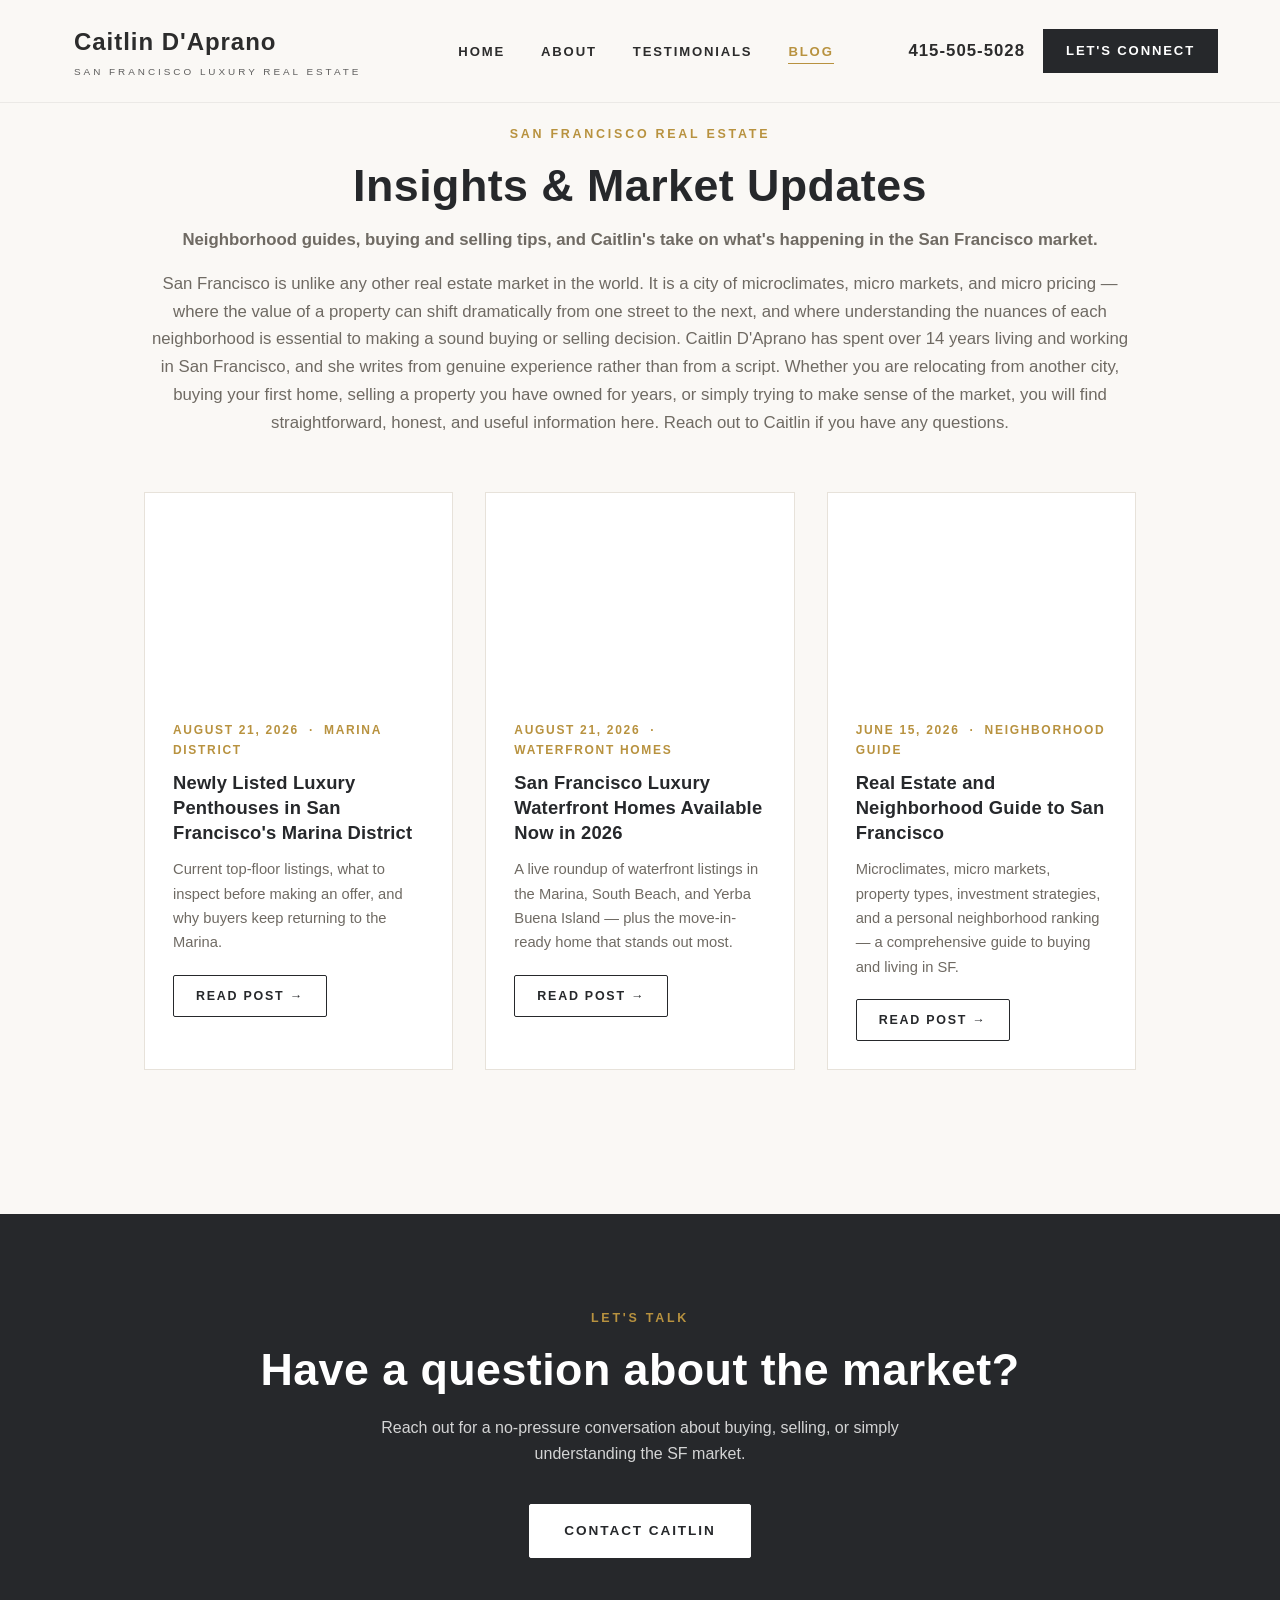
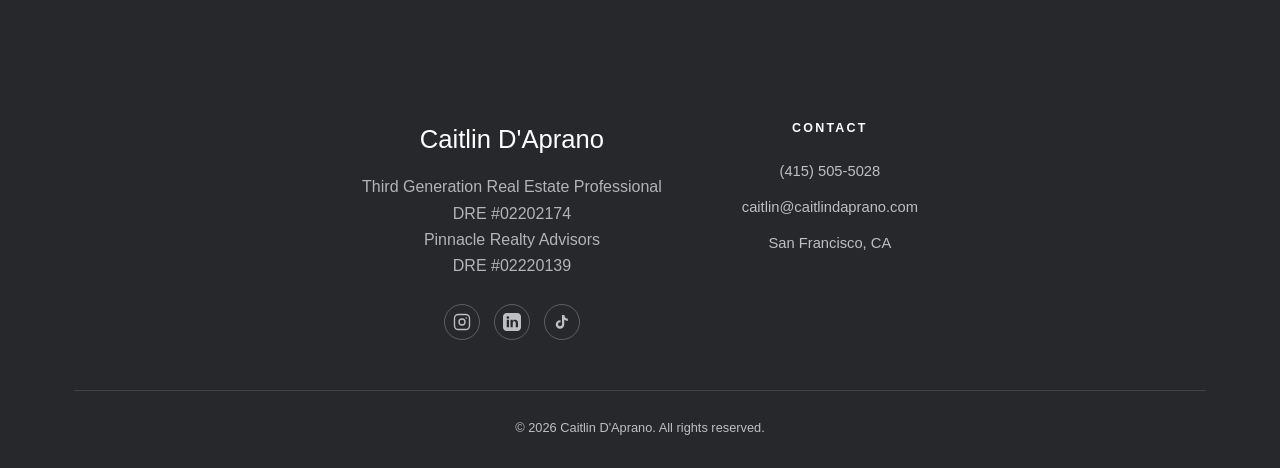
==== blog/index.html @ b5bc82f9 "Add files via upload" ====
<!DOCTYPE html>
<html lang="en">
<head>
  <meta charset="UTF-8" />
  <meta name="viewport" content="width=device-width, initial-scale=1.0" />
  <title>Blog | Caitlin D'Aprano | San Francisco Real Estate</title>
  <meta name="description" content="San Francisco luxury real estate insights, neighborhood guides, and market updates from third-generation agent Caitlin D'Aprano." />
  <link rel="icon" type="image/x-icon" href="../favicon.ico" />
  <link rel="icon" type="image/png" sizes="32x32" href="../favicon-32x32.png" />
  <link rel="icon" type="image/png" sizes="16x16" href="../favicon-16x16.png" />
  <link rel="apple-touch-icon" sizes="512x512" href="../apple-touch-icon.png" />
  <link rel="canonical" href="https://www.caitlindaprano.com/blog/" />
  <link rel="stylesheet" href="../css/style.css" />
  <script type="application/ld+json">
{
  "@context": "https://schema.org",
  "@type": "Blog",
  "name": "Caitlin D'Aprano — San Francisco Real Estate Blog",
  "description": "Neighborhood guides, buying and selling tips, and market updates from San Francisco real estate agent Caitlin D'Aprano.",
  "url": "https://www.caitlindaprano.com/blog/",
  "author": {
    "@type": "Person",
    "name": "Caitlin D'Aprano"
  }
}
</script>
</head>
<body>

  <!-- Header -->
  <header class="site-header solid">
    <nav class="nav">
      <a href="/" class="logo">Caitlin D'Aprano<small>San Francisco Luxury Real Estate</small></a>
      <ul class="nav-links">
        <li><a href="/">Home</a></li>
        <li><a href="../about.html">About</a></li>
        <li><a href="../testimonials.html">Testimonials</a></li>
        <li><a href="index.html" class="active">Blog</a></li>
      </ul>
      <div class="nav-cta">
        <a href="tel:+14155055028" class="nav-phone">415-505-5028</a>
        <a href="../contact.html" class="nav-cta-btn">LET'S CONNECT</a>
        <button class="nav-toggle" aria-label="Toggle navigation">
          <span></span><span></span><span></span>
        </button>
      </div>
    </nav>
  </header>

  <!-- Page heading -->
  <section style="padding-top: 120px;">
    <div class="container" style="max-width:100%; width:100%; padding-left:144px; padding-right:144px;">
      <div class="section-intro" style="max-width:100%; width:100%;">
        <span class="eyebrow">San Francisco Real Estate</span>
        <h1 style="font-size: clamp(2rem, 4vw, 2.8rem); line-height: 1.2;">Insights &amp; Market Updates</h1>
        <p style="max-width:100%; font-weight:600;">Neighborhood guides, buying and selling tips, and Caitlin's take on what's happening in the San Francisco market.</p>
        <p style="margin-top:16px; color:var(--color-muted); max-width:100%; width:100%;">San Francisco is unlike any other real estate market in the world. It is a city of microclimates, micro markets, and micro pricing — where the value of a property can shift dramatically from one street to the next, and where understanding the nuances of each neighborhood is essential to making a sound buying or selling decision. Caitlin D'Aprano has spent over 14 years living and working in San Francisco, and she writes from genuine experience rather than from a script. Whether you are relocating from another city, buying your first home, selling a property you have owned for years, or simply trying to make sense of the market, you will find straightforward, honest, and useful information here. Reach out to Caitlin if you have any questions.</p>
      </div>

      <!-- Blog post list — add a post card here for each new post you publish -->
      <div class="grid-3" style="margin-top: 48px;">

        <!-- POST CARD -->
        <article class="card" style="padding: 0; overflow: hidden;">
          <div style="height: 200px; background: url('https://cgowwqnpimvlfdjqtome.supabase.co/storage/v1/object/public/core-public/articles/567e55d1-7f71-444e-b303-7a7423e86413/hero/0404b304-e68f-4267-9c41-18b29419071c.webp') center/cover;"></div>
          <div style="padding: 28px;">
            <p style="font-size:0.75rem; letter-spacing:0.14em; text-transform:uppercase; color:var(--color-gold); font-weight:600; margin-bottom:10px;">August 21, 2026 &nbsp;·&nbsp; Marina District</p>
            <h3 style="font-size:1.15rem; line-height:1.35;">Newly Listed Luxury Penthouses in San Francisco's Marina District</h3>
            <p style="margin-top:12px; color:var(--color-muted); font-size:0.92rem;">Current top-floor listings, what to inspect before making an offer, and why buyers keep returning to the Marina.</p>
            <a href="marina-district-luxury-penthouses.html" class="btn btn-outline" style="margin-top:20px; padding:10px 22px; font-size:0.78rem;">Read Post →</a>
          </div>
        </article>
        <!-- END POST CARD -->

        <!-- POST CARD -->
        <article class="card" style="padding: 0; overflow: hidden;">
          <div style="height: 200px; background: url('https://images.unsplash.com/photo-1762888513034-d34bbc17068a?auto=format&fit=crop&w=800&q=80') center/cover;"></div>
          <div style="padding: 28px;">
            <p style="font-size:0.75rem; letter-spacing:0.14em; text-transform:uppercase; color:var(--color-gold); font-weight:600; margin-bottom:10px;">August 21, 2026 &nbsp;·&nbsp; Waterfront Homes</p>
            <h3 style="font-size:1.15rem; line-height:1.35;">San Francisco Luxury Waterfront Homes Available Now in 2026</h3>
            <p style="margin-top:12px; color:var(--color-muted); font-size:0.92rem;">A live roundup of waterfront listings in the Marina, South Beach, and Yerba Buena Island — plus the move-in-ready home that stands out most.</p>
            <a href="san-francisco-waterfront-luxury-homes-2026.html" class="btn btn-outline" style="margin-top:20px; padding:10px 22px; font-size:0.78rem;">Read Post →</a>
          </div>
        </article>
        <!-- END POST CARD -->

        <!-- POST CARD -->
        <article class="card" style="padding: 0; overflow: hidden;">
          <div style="height: 200px; background: url('https://images.unsplash.com/photo-1527905876394-1e5115891cba?auto=format&fit=crop&w=800&q=80') center/cover;"></div>
          <div style="padding: 28px;">
            <p style="font-size:0.75rem; letter-spacing:0.14em; text-transform:uppercase; color:var(--color-gold); font-weight:600; margin-bottom:10px;">June 15, 2026 &nbsp;·&nbsp; Neighborhood Guide</p>
            <h3 style="font-size:1.15rem; line-height:1.35;">Real Estate and Neighborhood Guide to San Francisco</h3>
            <p style="margin-top:12px; color:var(--color-muted); font-size:0.92rem;">Microclimates, micro markets, property types, investment strategies, and a personal neighborhood ranking — a comprehensive guide to buying and living in SF.</p>
            <a href="sf-real-estate-neighborhood-guide.html" class="btn btn-outline" style="margin-top:20px; padding:10px 22px; font-size:0.78rem;">Read Post →</a>
          </div>
        </article>
        <!-- END POST CARD -->

        <!-- POST CARD TEMPLATE (copy & paste for each new post):

        <article class="card" style="padding: 0; overflow: hidden;">
          <div style="height: 200px; background: url('YOUR-IMAGE-URL') center/cover;"></div>
          <div style="padding: 28px;">
            <p style="font-size:0.75rem; letter-spacing:0.14em; text-transform:uppercase; color:var(--color-gold); font-weight:600; margin-bottom:10px;">Month DD, YYYY &nbsp;·&nbsp; Category</p>
            <h3 style="font-size:1.15rem; line-height:1.35;">Your Post Title</h3>
            <p style="margin-top:12px; color:var(--color-muted); font-size:0.92rem;">A short description of this post.</p>
            <a href="your-post-filename.html" class="btn btn-outline" style="margin-top:20px; padding:10px 22px; font-size:0.78rem;">Read Post →</a>
          </div>
        </article>

        -->

      </div>
    </div>
  </section>

  <!-- CTA -->
  <section class="cta-band" style="margin-top: 48px;">
    <div class="container">
      <span class="eyebrow">Let's Talk</span>
      <h2>Have a question about the market?</h2>
      <p>Reach out for a no-pressure conversation about buying, selling, or simply understanding the SF market.</p>
      <a href="../contact.html" class="btn btn-light">Contact Caitlin</a>
    </div>
  </section>

  <!-- Footer -->
  <footer class="site-footer">
    <div class="container">
      <div class="footer-grid">
        <div>
          <div class="footer-logo">Caitlin D'Aprano</div>
          <p style="max-width: 320px; color: rgba(255,255,255,0.65);">Third Generation Real Estate Professional</p>
          <p style="max-width: 320px; color: rgba(255,255,255,0.65);">DRE #02202174</p>
          <p style="max-width: 320px; color: rgba(255,255,255,0.65);">Pinnacle Realty Advisors</p>
          <p style="max-width: 320px; color: rgba(255,255,255,0.65);"><a href="https://www2.dre.ca.gov/publicasp/pplinfo.asp?License_id=02220139" target="_blank" rel="noopener" style="color: rgba(255,255,255,0.65);">DRE #02220139</a></p>
          <div class="social-links" style="margin-top:24px;">
            <a href="https://www.instagram.com/caitlindaprano/" aria-label="Instagram" target="_blank" rel="noopener"><svg viewBox="0 0 24 24" width="18" height="18" fill="none" stroke="currentColor" stroke-width="1.8"><rect x="2" y="2" width="20" height="20" rx="5"/><circle cx="12" cy="12" r="4"/><circle cx="17.5" cy="6.5" r="1" fill="currentColor" stroke="none"/></svg></a>
            <a href="https://www.linkedin.com/in/caitlindaprano/" aria-label="LinkedIn" target="_blank" rel="noopener"><svg viewBox="0 0 24 24" width="18" height="18" fill="currentColor"><path d="M19 0H5C2.24 0 0 2.24 0 5v14c0 2.76 2.24 5 5 5h14c2.76 0 5-2.24 5-5V5c0-2.76-2.24-5-5-5zM8 19H5V9h3v10zM6.5 7.7C5.5 7.7 4.75 6.9 4.75 5.95S5.5 4.2 6.5 4.2s1.75.8 1.75 1.75S7.5 7.7 6.5 7.7zM20 19h-3v-5.6c0-3.37-4-3.11-4 0V19h-3V9h3v1.77c1.4-2.6 7-2.78 7 2.48V19z"/></svg></a>
            <a href="https://www.tiktok.com/@caitlindaprano" aria-label="TikTok" target="_blank" rel="noopener"><svg viewBox="0 0 24 24" width="18" height="18" fill="currentColor"><path d="M16.6 5.82c-.9-.8-1.46-1.92-1.56-3.16h-3.09v12.4c0 1.43-1.16 2.6-2.6 2.6-1.43 0-2.6-1.17-2.6-2.6 0-1.72 1.66-3.01 3.37-2.48V9.66c-3.45-.46-6.47 2.22-6.47 5.64 0 3.33 2.76 5.7 5.69 5.7 3.14 0 5.69-2.55 5.69-5.7V9.01c1.34.97 2.97 1.5 4.69 1.5V7.46c-1.06 0-2.07-.34-2.92-.95-.4-.27-.79-.6-1.2-.69z"/></svg></a>
          </div>
        </div>
        <div>
          <h4>Contact</h4>
          <ul>
            <li>(415) 505-5028</li>
            <li>caitlin@caitlindaprano.com</li>
            <li>San Francisco, CA</li>
          </ul>
        </div>
      </div>
      <div class="footer-bottom">
        <div>© <span class="current-year"></span> Caitlin D'Aprano. All rights reserved.</div>
      </div>
    </div>
  </footer>

  <script src="../js/script.js"></script>
</body>
</html>
---- css/style.css ----
/* ============================================
   Caitlin D'Aprano | San Francisco Real Estate
   Shared Stylesheet
   ============================================ */

:root {
  --color-bg: #faf8f5;
  --color-cream: #f3ede4;
  --color-charcoal: #26282b;
  --color-charcoal-soft: #3b3e42;
  --color-gold: #b8923f;
  --color-gold-light: #d9bd84;
  --color-fog: #e7e2da;
  --color-text: #2c2c2c;
  --color-muted: #6f6a63;
  --font-display: "Helvetica Neue", Helvetica, Arial, sans-serif;
  --font-body: "Helvetica Neue", Helvetica, Arial, sans-serif;
  --max-width: 1180px;
  --transition: 0.3s ease;
}

* {
  margin: 0;
  padding: 0;
  box-sizing: border-box;
}

html {
  scroll-behavior: smooth;
}

body {
  font-family: var(--font-body);
  color: var(--color-text);
  background: var(--color-bg);
  line-height: 1.65;
  -webkit-font-smoothing: antialiased;
}

img {
  display: block;
  max-width: 100%;
}

a {
  color: inherit;
  text-decoration: none;
}

.container {
  max-width: var(--max-width);
  margin: 0 auto;
  padding: 0 24px;
}

/* ---------- Typography ---------- */

h1, h2, h3, h4 {
  font-family: var(--font-display);
  font-weight: 600;
  letter-spacing: 0.01em;
  color: var(--color-charcoal);
}

h1 { font-size: clamp(2.6rem, 6vw, 4.5rem); line-height: 1.1; }
h2 { font-size: clamp(2rem, 4vw, 2.8rem); line-height: 1.2; }
h3 { font-size: 1.4rem; }

.eyebrow {
  display: inline-block;
  font-family: var(--font-body);
  font-size: 0.78rem;
  letter-spacing: 0.22em;
  text-transform: uppercase;
  color: var(--color-gold);
  font-weight: 600;
  margin-bottom: 14px;
}

.section-intro {
  max-width: 640px;
  margin: 0 auto 56px;
  text-align: center;
}

.section-intro p {
  color: var(--color-muted);
  font-size: 1.05rem;
  margin-top: 14px;
}

/* ---------- Buttons ---------- */

.btn {
  display: inline-flex;
  align-items: center;
  justify-content: center;
  gap: 8px;
  padding: 15px 34px;
  font-size: 0.85rem;
  letter-spacing: 0.14em;
  text-transform: uppercase;
  font-weight: 600;
  border: 1px solid transparent;
  border-radius: 2px;
  cursor: pointer;
  transition: var(--transition);
}

.btn-primary {
  background: var(--color-charcoal);
  color: #fff;
  border-color: var(--color-charcoal);
}

.btn-primary:hover {
  background: var(--color-gold);
  border-color: var(--color-gold);
}

.btn-outline {
  background: transparent;
  color: var(--color-charcoal);
  border-color: var(--color-charcoal);
}

.btn-outline:hover {
  background: var(--color-charcoal);
  color: #fff;
}

.btn-light {
  background: #fff;
  color: var(--color-charcoal);
  border-color: #fff;
}

.btn-light:hover {
  background: var(--color-gold);
  border-color: var(--color-gold);
  color: #fff;
}

/* ---------- Header / Nav ---------- */

.site-header {
  position: fixed;
  top: 0;
  left: 0;
  right: 0;
  z-index: 1000;
  background: rgba(250, 248, 245, 0.0);
  transition: var(--transition);
}

.site-header.scrolled,
.site-header.solid {
  background: rgba(250, 248, 245, 0.96);
  box-shadow: 0 1px 0 rgba(0,0,0,0.06);
}

.nav {
  display: grid;
  grid-template-columns: 1fr auto 1fr;
  align-items: center;
  padding: 22px 12px 22px 24px;
  max-width: var(--max-width);
  margin: 0 auto;
}

.nav .logo {
  justify-self: start;
}

.logo {
  font-family: var(--font-display);
  font-size: 1.5rem;
  font-weight: 600;
  letter-spacing: 0.04em;
  color: inherit;
}

.logo small {
  display: block;
  font-family: var(--font-body);
  font-size: 0.62rem;
  letter-spacing: 0.3em;
  text-transform: uppercase;
  font-weight: 500;
  margin-top: 2px;
  opacity: 0.75;
}

.nav-links {
  display: flex;
  align-items: center;
  gap: 36px;
  list-style: none;
}

.nav-links a {
  font-size: 0.82rem;
  letter-spacing: 0.14em;
  text-transform: uppercase;
  font-weight: 600;
  padding-bottom: 4px;
  border-bottom: 1px solid transparent;
  transition: var(--transition);
}

.nav-links a:hover,
.nav-links a.active {
  border-color: var(--color-gold);
  color: var(--color-gold);
}

.nav-cta {
  display: flex;
  align-items: center;
  gap: 18px;
  justify-self: end;
}

.nav-cta-btn {
  font-size: 0.82rem;
  letter-spacing: 0.14em;
  text-transform: uppercase;
  font-weight: 600;
  padding: 10px 22px;
  border-radius: 0;
  background: var(--color-charcoal);
  color: #fff;
  border: 1px solid var(--color-charcoal);
  transition: var(--transition);
}

.nav-cta-btn:hover {
  background: var(--color-gold);
  color: var(--color-charcoal);
  border-color: var(--color-gold);
}

.nav-phone {
  font-size: 1.05rem;
  letter-spacing: 0.06em;
  font-weight: 800;
}

.nav-toggle {
  display: none;
  flex-direction: column;
  gap: 5px;
  background: none;
  border: none;
  cursor: pointer;
  padding: 6px;
}

.nav-toggle span {
  width: 26px;
  height: 2px;
  background: currentColor;
}

/* Light header variant (over dark hero images) */
.site-header.light-text:not(.scrolled):not(.solid) {
  color: #fff;
}

.site-header.light-text:not(.scrolled):not(.solid) .nav-links a.active,
.site-header.light-text:not(.scrolled):not(.solid) .nav-links a:hover {
  color: var(--color-gold-light);
}

/* ---------- Hero ---------- */

.hero {
  position: relative;
  height: 92vh;
  min-height: 560px;
  display: flex;
  align-items: center;
  background-size: cover;
  background-position: center;
  color: #fff;
  overflow: hidden;
}

.hero::after {
  content: "";
  position: absolute;
  inset: 0;
  background: linear-gradient(180deg, rgba(20,22,26,0.35) 0%, rgba(20,22,26,0.55) 100%);
}

.hero-content {
  position: relative;
  z-index: 2;
  max-width: var(--max-width);
  margin: 0 auto;
  padding: 0 24px;
  width: 100%;
}

.hero-content .eyebrow {
  color: var(--color-gold-light);
}

.hero-content h1 {
  color: #fff;
  max-width: 760px;
}

.hero-content p {
  margin-top: 22px;
  max-width: 520px;
  font-size: 1.1rem;
  color: rgba(255,255,255,0.92);
}

.hero-actions {
  margin-top: 36px;
  display: flex;
  gap: 16px;
  flex-wrap: wrap;
}

.hero-scroll-cue {
  position: absolute;
  bottom: 28px;
  left: 50%;
  transform: translateX(-50%);
  z-index: 2;
  font-size: 0.72rem;
  letter-spacing: 0.3em;
  text-transform: uppercase;
  color: rgba(255,255,255,0.8);
  display: flex;
  flex-direction: column;
  align-items: center;
  gap: 10px;
}

.hero-scroll-cue::after {
  content: "";
  width: 1px;
  height: 36px;
  background: rgba(255,255,255,0.6);
  animation: scrollPulse 2s infinite;
}

@keyframes scrollPulse {
  0% { transform: scaleY(0.3); opacity: 0.4; }
  50% { transform: scaleY(1); opacity: 1; }
  100% { transform: scaleY(0.3); opacity: 0.4; }
}

/* Smaller page hero (for sub-pages) */
.page-hero {
  height: 46vh;
  min-height: 360px;
}

.page-hero .hero-content p {
  font-size: 1rem;
}

/* ---------- Sections ---------- */

section {
  padding: 96px 0;
}

.section-alt {
  background: var(--color-cream);
}

.section-dark {
  background: var(--color-charcoal);
  color: #f1ede6;
}

.section-dark h2, .section-dark h3, .section-dark h4 {
  color: #fff;
}

/* ---------- Stats ---------- */

.stats {
  display: grid;
  grid-template-columns: repeat(3, 1fr);
  max-width: 760px;
  margin: 0 auto;
  gap: 40px;
  text-align: center;
}

.stat-number {
  font-family: var(--font-display);
  font-size: 2.6rem;
  font-weight: 600;
  color: var(--color-gold);
}

.stat-label {
  margin-top: 8px;
  font-size: 0.78rem;
  letter-spacing: 0.16em;
  text-transform: uppercase;
  color: var(--color-muted);
}

/* ---------- Cards / Grids ---------- */

.grid-3 {
  display: grid;
  grid-template-columns: repeat(3, 1fr);
  gap: 32px;
}

.grid-2 {
  display: grid;
  grid-template-columns: repeat(2, 1fr);
  gap: 48px;
  align-items: center;
}

.card {
  background: #fff;
  border: 1px solid var(--color-fog);
  padding: 36px 30px;
  transition: var(--transition);
}

.card:hover {
  border-color: var(--color-gold);
  transform: translateY(-4px);
  box-shadow: 0 16px 40px rgba(38,40,43,0.08);
}

.card .icon {
  width: 46px;
  height: 46px;
  margin-bottom: 22px;
  color: var(--color-gold);
}

/* ---------- Listings ---------- */

.listing-card {
  background: #fff;
  border: 1px solid var(--color-fog);
  overflow: hidden;
  transition: var(--transition);
}

.listing-card:hover {
  box-shadow: 0 16px 40px rgba(38,40,43,0.10);
  transform: translateY(-4px);
}

.listing-photo {
  height: 240px;
  background-size: cover;
  background-position: center;
  position: relative;
}

.listing-tag {
  position: absolute;
  top: 16px;
  left: 16px;
  background: var(--color-charcoal);
  color: #fff;
  font-size: 0.7rem;
  letter-spacing: 0.16em;
  text-transform: uppercase;
  padding: 6px 14px;
  font-weight: 600;
}

.listing-tag.sold {
  background: var(--color-gold);
}

.listing-body {
  padding: 26px 28px 30px;
}

.listing-price {
  font-family: var(--font-display);
  font-size: 1.6rem;
  font-weight: 600;
  color: var(--color-charcoal);
  margin-bottom: 4px;
}

.listing-address {
  font-size: 0.92rem;
  color: var(--color-muted);
  margin-bottom: 16px;
}

.listing-meta {
  display: flex;
  gap: 18px;
  font-size: 0.82rem;
  letter-spacing: 0.04em;
  color: var(--color-charcoal-soft);
  border-top: 1px solid var(--color-fog);
  padding-top: 16px;
}

/* ---------- Testimonials ---------- */

.review-card {
  background: #fff;
  border: 1px solid var(--color-fog);
  padding: 34px 32px;
  display: flex;
  flex-direction: column;
  gap: 16px;
}

.review-stars {
  color: var(--color-gold);
  font-size: 1.1rem;
  letter-spacing: 2px;
}

.review-quote {
  font-size: 1.02rem;
  color: var(--color-charcoal-soft);
  flex-grow: 1;
}

.review-author {
  display: flex;
  align-items: center;
  gap: 14px;
  padding-top: 10px;
  border-top: 1px solid var(--color-fog);
}

.review-avatar {
  width: 44px;
  height: 44px;
  border-radius: 50%;
  background: var(--color-gold-light);
  color: var(--color-charcoal);
  display: flex;
  align-items: center;
  justify-content: center;
  font-family: var(--font-display);
  font-weight: 600;
  font-size: 1.1rem;
  flex-shrink: 0;
}

.review-author-name {
  font-weight: 600;
  font-size: 0.95rem;
}

.review-author-meta {
  font-size: 0.78rem;
  color: var(--color-muted);
}

.google-badge {
  display: inline-flex;
  align-items: center;
  gap: 8px;
  font-size: 0.75rem;
  letter-spacing: 0.08em;
  text-transform: uppercase;
  color: var(--color-muted);
  font-weight: 600;
  margin-top: -4px;
}

/* Panoramic split sections on testimonials page */
.pano-split {
  display: grid;
  grid-template-columns: 1.1fr 1fr;
  min-height: 480px;
}

.pano-split.reverse {
  direction: rtl;
}

.pano-split.reverse > * {
  direction: ltr;
}

.pano-image {
  background-size: cover;
  background-position: center;
  min-height: 360px;
}

.pano-text {
  display: flex;
  flex-direction: column;
  justify-content: center;
  padding: 64px;
}

.pano-banner {
  height: 380px;
  background-size: cover;
  background-position: center;
  position: relative;
  display: flex;
  align-items: center;
  justify-content: center;
  text-align: center;
}

.pano-banner::after {
  content: "";
  position: absolute;
  inset: 0;
  background: rgba(20,22,26,0.45);
}

.pano-banner-content {
  position: relative;
  z-index: 2;
  color: #fff;
  max-width: 640px;
  padding: 0 24px;
}

.pano-caption {
  text-align: center;
  font-size: 0.78rem;
  letter-spacing: 0.18em;
  text-transform: uppercase;
  color: var(--color-muted);
  margin-top: 12px;
}

/* ---------- Quote / CTA ---------- */

.cta-band {
  background: var(--color-charcoal);
  color: #fff;
  text-align: center;
  padding: 90px 0;
}

.cta-band h2 {
  color: #fff;
}

.cta-band p {
  color: rgba(255,255,255,0.8);
  max-width: 560px;
  margin: 18px auto 36px;
}

/* ---------- Footer ---------- */

.site-footer {
  background: var(--color-charcoal);
  color: rgba(255,255,255,0.7);
  padding: 70px 0 30px;
}

.footer-grid {
  display: flex;
  justify-content: center;
  align-items: flex-start;
  gap: 80px;
  text-align: center;
  padding-bottom: 50px;
  border-bottom: 1px solid rgba(255,255,255,0.12);
}

.footer-grid h4 {
  color: #fff;
  font-size: 0.78rem;
  letter-spacing: 0.18em;
  text-transform: uppercase;
  margin-bottom: 20px;
  font-family: var(--font-body);
}

.footer-grid ul {
  list-style: none;
  display: flex;
  flex-direction: column;
  align-items: center;
  gap: 12px;
  font-size: 0.92rem;
}

.footer-grid ul a:hover {
  color: var(--color-gold-light);
}

.footer-logo {
  font-family: var(--font-display);
  font-size: 1.6rem;
  color: #fff;
  margin-bottom: 14px;
}

.footer-grid .social-links {
  justify-content: center;
}

.footer-bottom {
  display: flex;
  justify-content: center;
  align-items: center;
  text-align: center;
  padding-top: 26px;
  font-size: 0.8rem;
  flex-wrap: wrap;
  gap: 40px;
}

.social-links {
  display: flex;
  gap: 14px;
}

.social-links a {
  width: 36px;
  height: 36px;
  border: 1px solid rgba(255,255,255,0.25);
  border-radius: 50%;
  display: flex;
  align-items: center;
  justify-content: center;
  transition: var(--transition);
}

.social-links a:hover {
  border-color: var(--color-gold);
  color: var(--color-gold);
}

/* ---------- Forms ---------- */

.form-group {
  margin-bottom: 20px;
}

.form-group label {
  display: block;
  font-size: 0.78rem;
  letter-spacing: 0.14em;
  text-transform: uppercase;
  font-weight: 600;
  margin-bottom: 8px;
  color: var(--color-charcoal);
}

.form-group input,
.form-group select,
.form-group textarea {
  width: 100%;
  padding: 14px 16px;
  border: 1px solid var(--color-fog);
  background: #fff;
  font-family: var(--font-body);
  font-size: 0.95rem;
  border-radius: 2px;
}

.form-group input:focus,
.form-group select:focus,
.form-group textarea:focus {
  outline: none;
  border-color: var(--color-gold);
}

.form-row {
  display: grid;
  grid-template-columns: 1fr 1fr;
  gap: 20px;
}

/* ---------- About page ---------- */

.about-photo {
  height: 520px;
  background-size: cover;
  background-position: center;
  border: 8px solid #fff;
  box-shadow: 0 20px 50px rgba(38,40,43,0.12);
}

.timeline {
  display: flex;
  flex-direction: column;
  gap: 28px;
}

.timeline-item {
  display: flex;
  gap: 24px;
}

.timeline-marker {
  flex-shrink: 0;
  width: 12px;
  height: 12px;
  border-radius: 50%;
  background: var(--color-gold);
  margin-top: 8px;
}

/* ---------- Map ---------- */

.map-embed {
  width: 100%;
  height: 420px;
  border: 0;
  filter: grayscale(15%);
}

/* ---------- Responsive ---------- */

@media (max-width: 980px) {
  .grid-3 { grid-template-columns: repeat(2, 1fr); }
  .grid-2 { grid-template-columns: 1fr; gap: 32px; }
  .stats { gap: 24px; }
  .footer-grid { gap: 36px; }
  .pano-split, .pano-split.reverse { grid-template-columns: 1fr; }
  .pano-text { padding: 48px 32px; }
}

@media (max-width: 720px) {
  .nav { padding: 16px 12px 16px 16px; gap: 8px; }
  .nav-links, .nav-phone { display: none; }
  .nav-toggle { display: flex; }
  .nav-links.open {
    display: flex;
    position: absolute;
    top: 100%;
    left: 0;
    right: 0;
    background: var(--color-bg);
    flex-direction: column;
    padding: 24px;
    gap: 20px;
    box-shadow: 0 10px 30px rgba(0,0,0,0.08);
  }
  .site-header.light-text .nav-links.open {
    background: var(--color-charcoal);
    color: #fff;
  }
  .logo { font-size: 1.1rem; }
  .logo small { display: none; }
  .nav-cta { gap: 10px; }
  .nav-cta-btn { padding: 8px 14px; font-size: 0.7rem; letter-spacing: 0.08em; }
  .nav-toggle span { width: 22px; }
  .grid-3 { grid-template-columns: 1fr; }
  .form-row { grid-template-columns: 1fr; }
  section { padding: 64px 0; }
  .about-photo { height: 360px; }
  .footer-grid { flex-direction: column; align-items: center; gap: 28px; }
  .pano-image { min-height: 260px; }
  .pano-text { padding: 40px 24px; }
  .pano-banner { height: 280px; }
}

@media (max-width: 480px) {
  .stats { grid-template-columns: 1fr; gap: 28px; }
  .nav { padding: 14px 10px 14px 14px; }
  .logo { font-size: 1rem; }
  .nav-cta-btn { padding: 7px 10px; font-size: 0.62rem; }
  .nav-cta { gap: 8px; }
  .hero-content h1 { font-size: clamp(2.2rem, 9vw, 3rem); }
  .btn { padding: 13px 24px; font-size: 0.78rem; }
}
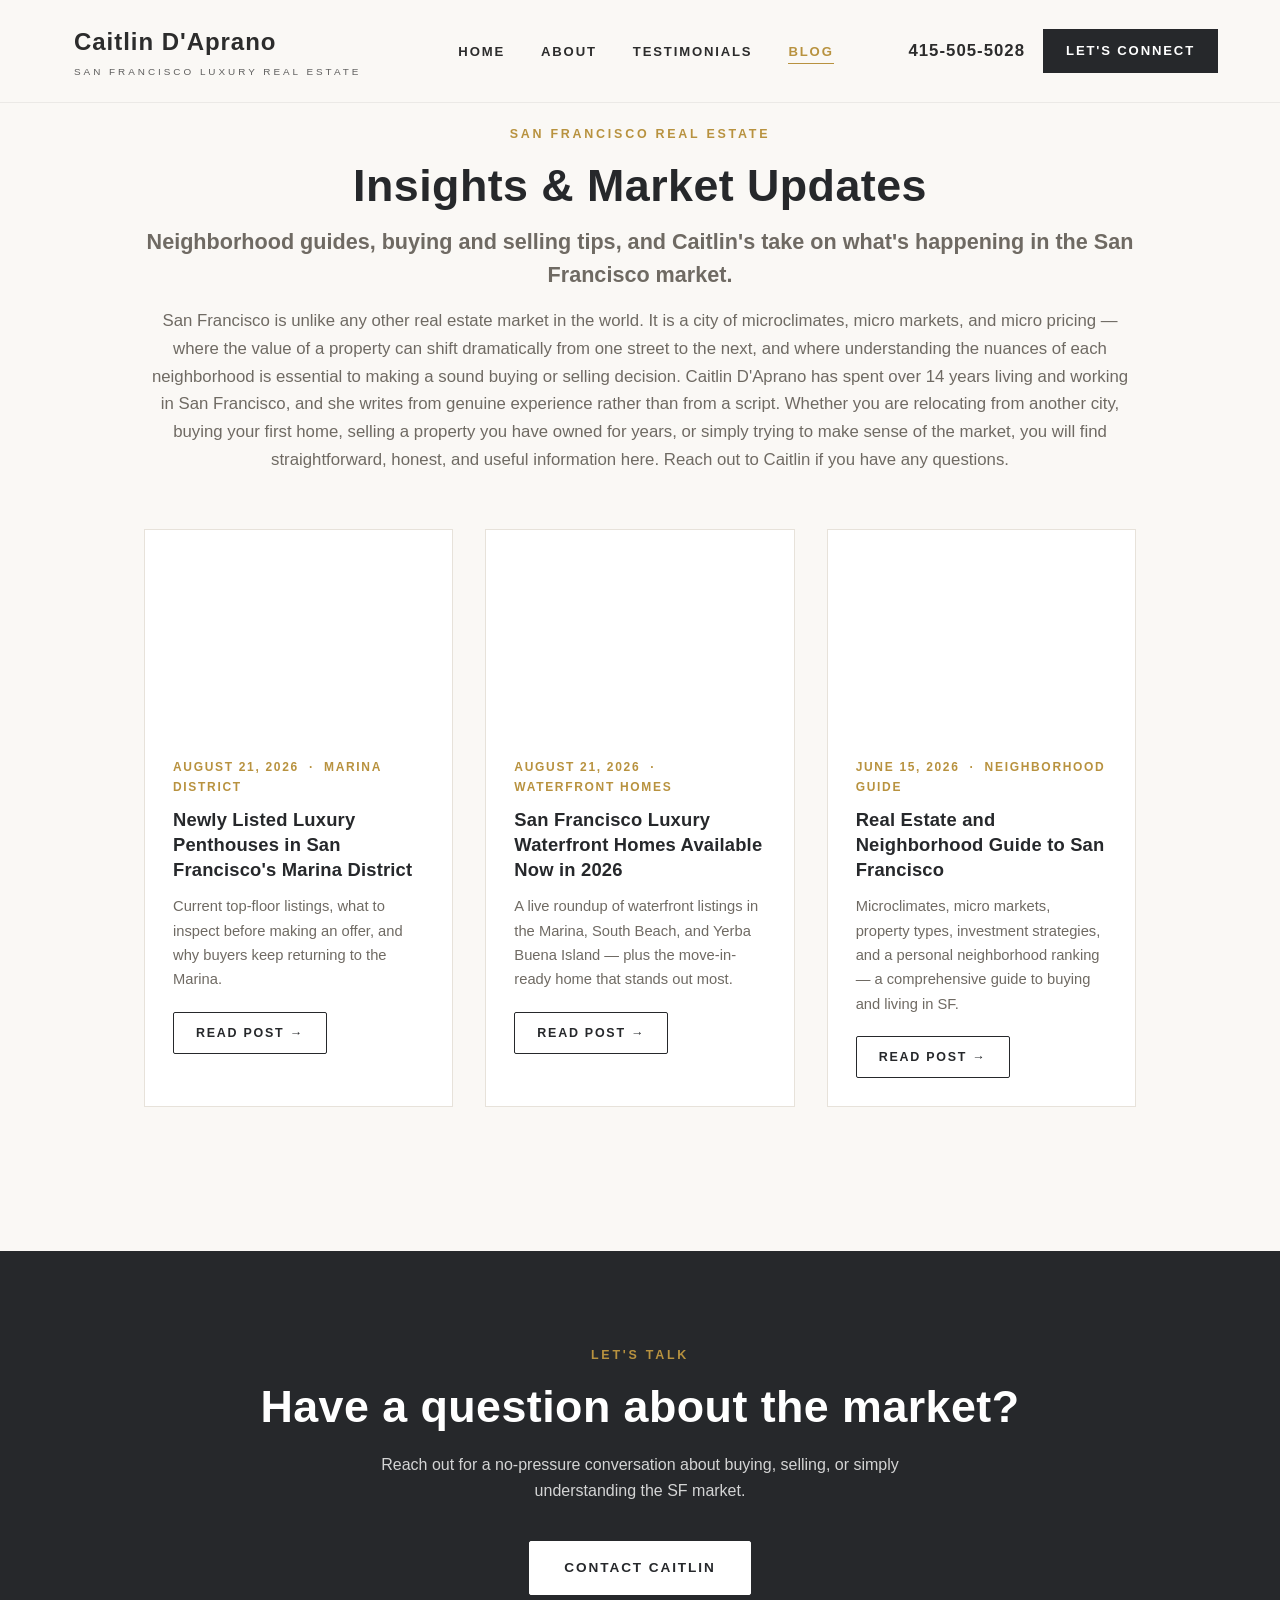
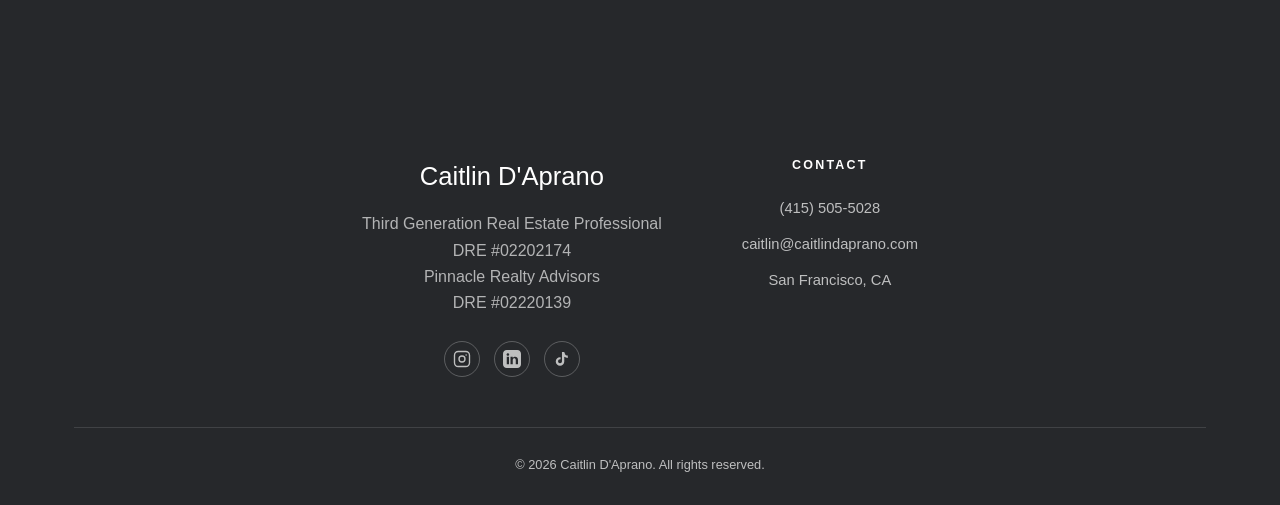
==== commit 33aa3bb1: "Add files via upload" ====
--- a/blog/index.html
+++ b/blog/index.html
@@ -53,7 +53,7 @@
       <div class="section-intro" style="max-width:100%; width:100%;">
         <span class="eyebrow">San Francisco Real Estate</span>
         <h1 style="font-size: clamp(2rem, 4vw, 2.8rem); line-height: 1.2;">Insights &amp; Market Updates</h1>
-        <p style="max-width:100%; font-weight:600;">Neighborhood guides, buying and selling tips, and Caitlin's take on what's happening in the San Francisco market.</p>
+        <p style="max-width:100%; font-weight:700; font-size:1.35rem; line-height:1.5;">Neighborhood guides, buying and selling tips, and Caitlin's take on what's happening in the San Francisco market.</p>
         <p style="margin-top:16px; color:var(--color-muted); max-width:100%; width:100%;">San Francisco is unlike any other real estate market in the world. It is a city of microclimates, micro markets, and micro pricing — where the value of a property can shift dramatically from one street to the next, and where understanding the nuances of each neighborhood is essential to making a sound buying or selling decision. Caitlin D'Aprano has spent over 14 years living and working in San Francisco, and she writes from genuine experience rather than from a script. Whether you are relocating from another city, buying your first home, selling a property you have owned for years, or simply trying to make sense of the market, you will find straightforward, honest, and useful information here. Reach out to Caitlin if you have any questions.</p>
       </div>
 
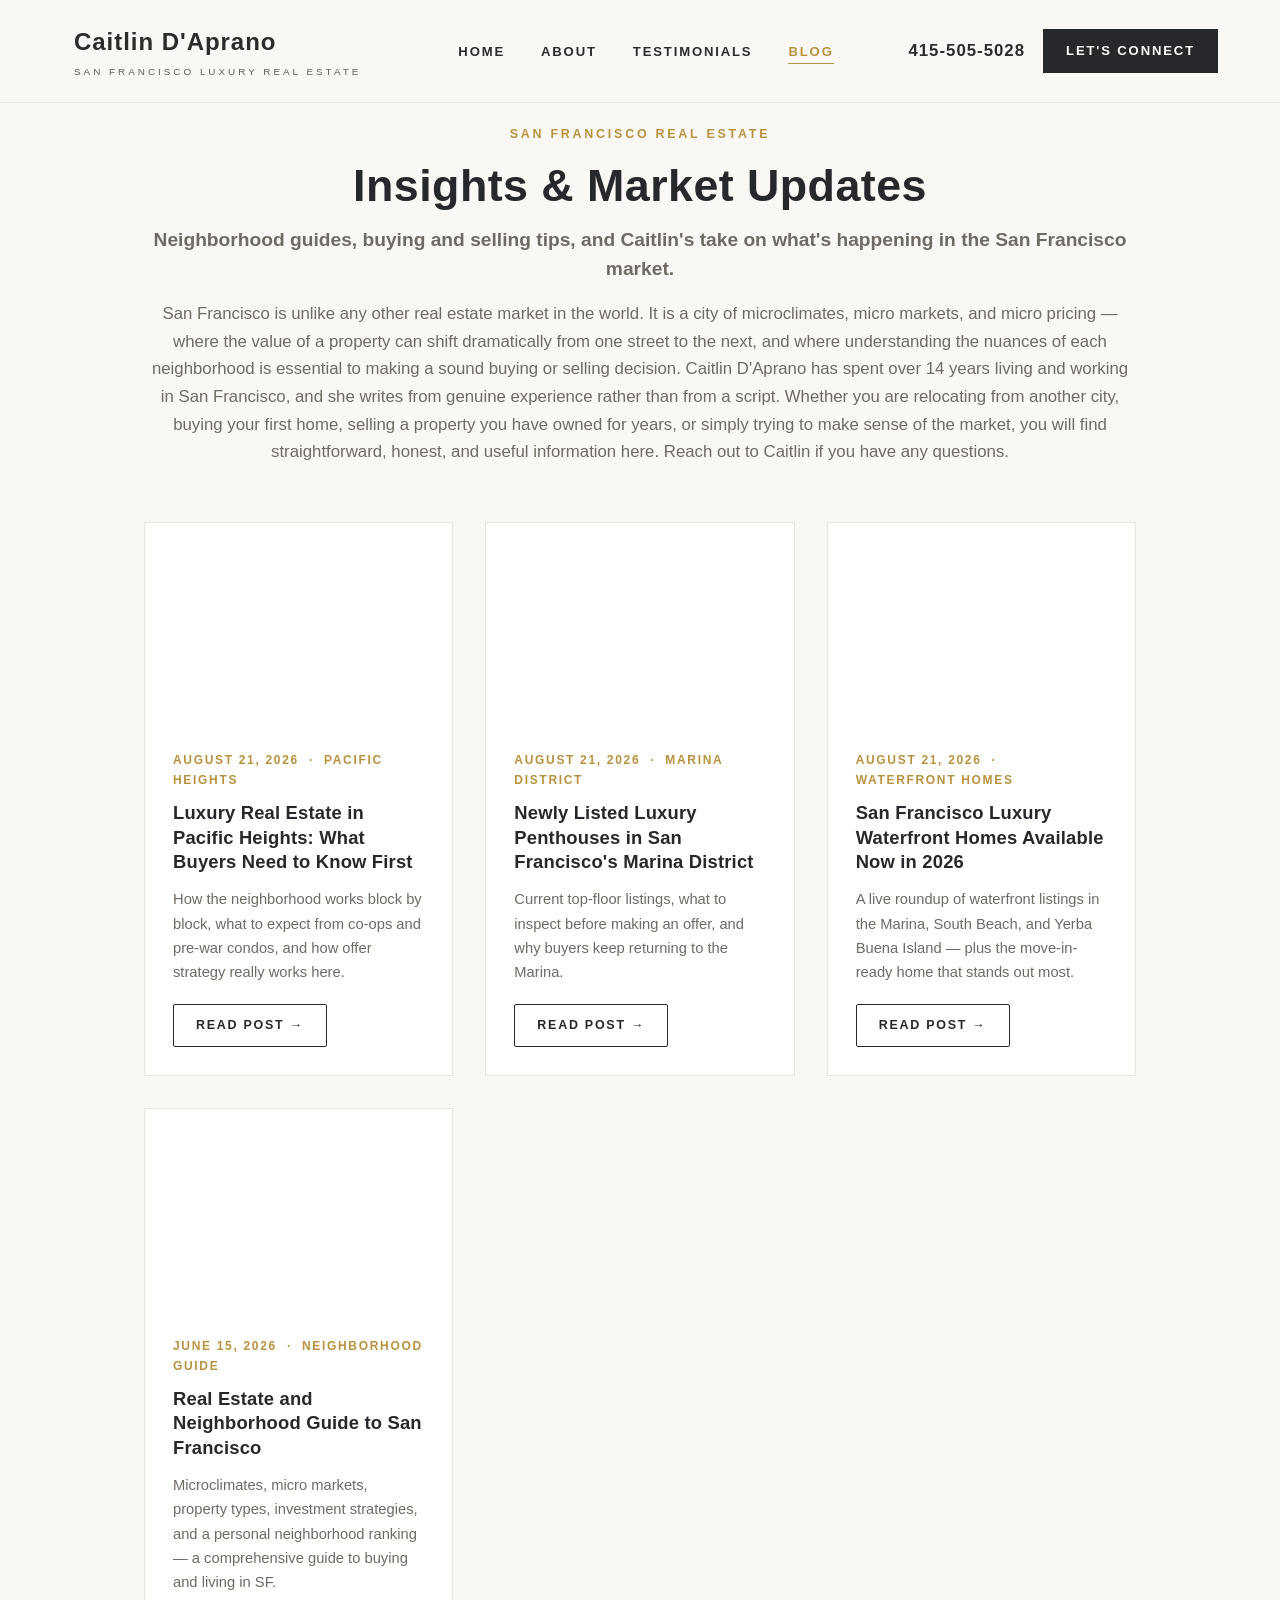
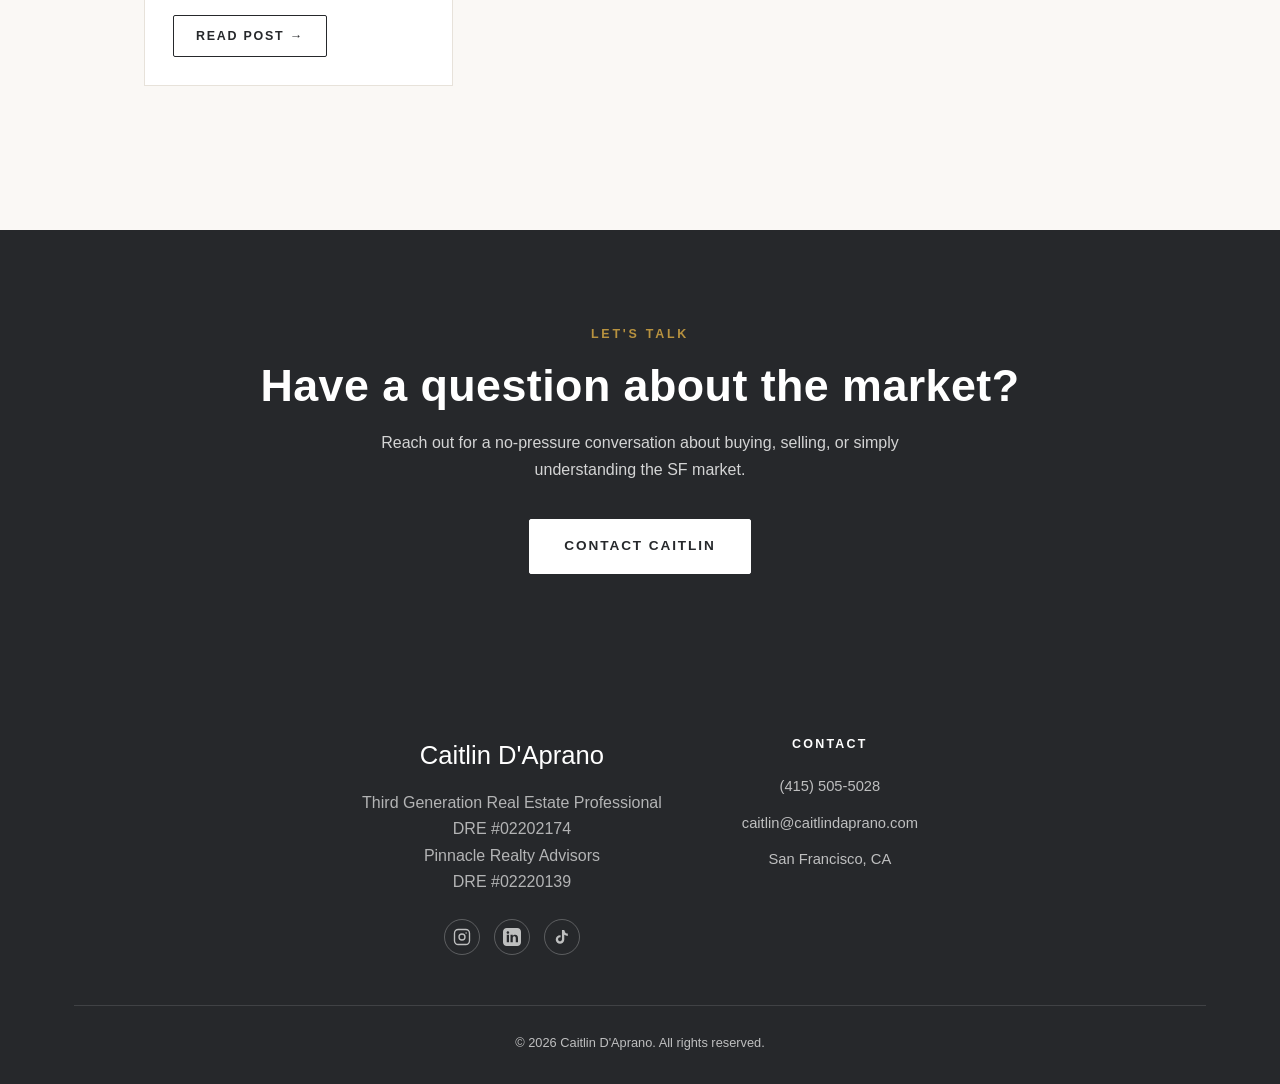
==== commit aeb8d982: "Add files via upload" ====
--- a/blog/index.html
+++ b/blog/index.html
@@ -53,12 +53,24 @@
       <div class="section-intro" style="max-width:100%; width:100%;">
         <span class="eyebrow">San Francisco Real Estate</span>
         <h1 style="font-size: clamp(2rem, 4vw, 2.8rem); line-height: 1.2;">Insights &amp; Market Updates</h1>
-        <p style="max-width:100%; font-weight:700; font-size:1.35rem; line-height:1.5;">Neighborhood guides, buying and selling tips, and Caitlin's take on what's happening in the San Francisco market.</p>
+        <p style="max-width:100%; font-weight:700; font-size:1.2rem; line-height:1.5;">Neighborhood guides, buying and selling tips, and Caitlin's take on what's happening in the San Francisco market.</p>
         <p style="margin-top:16px; color:var(--color-muted); max-width:100%; width:100%;">San Francisco is unlike any other real estate market in the world. It is a city of microclimates, micro markets, and micro pricing — where the value of a property can shift dramatically from one street to the next, and where understanding the nuances of each neighborhood is essential to making a sound buying or selling decision. Caitlin D'Aprano has spent over 14 years living and working in San Francisco, and she writes from genuine experience rather than from a script. Whether you are relocating from another city, buying your first home, selling a property you have owned for years, or simply trying to make sense of the market, you will find straightforward, honest, and useful information here. Reach out to Caitlin if you have any questions.</p>
       </div>
 
       <!-- Blog post list — add a post card here for each new post you publish -->
       <div class="grid-3" style="margin-top: 48px;">
+
+        <!-- POST CARD -->
+        <article class="card" style="padding: 0; overflow: hidden;">
+          <div style="height: 200px; background: url('https://images.unsplash.com/photo-1744142211084-7731fae94e9f?auto=format&fit=crop&w=800&q=80') center/cover;"></div>
+          <div style="padding: 28px;">
+            <p style="font-size:0.75rem; letter-spacing:0.14em; text-transform:uppercase; color:var(--color-gold); font-weight:600; margin-bottom:10px;">August 21, 2026 &nbsp;·&nbsp; Pacific Heights</p>
+            <h3 style="font-size:1.15rem; line-height:1.35;">Luxury Real Estate in Pacific Heights: What Buyers Need to Know First</h3>
+            <p style="margin-top:12px; color:var(--color-muted); font-size:0.92rem;">How the neighborhood works block by block, what to expect from co-ops and pre-war condos, and how offer strategy really works here.</p>
+            <a href="pacific-heights-luxury-real-estate.html" class="btn btn-outline" style="margin-top:20px; padding:10px 22px; font-size:0.78rem;">Read Post →</a>
+          </div>
+        </article>
+        <!-- END POST CARD -->
 
         <!-- POST CARD -->
         <article class="card" style="padding: 0; overflow: hidden;">
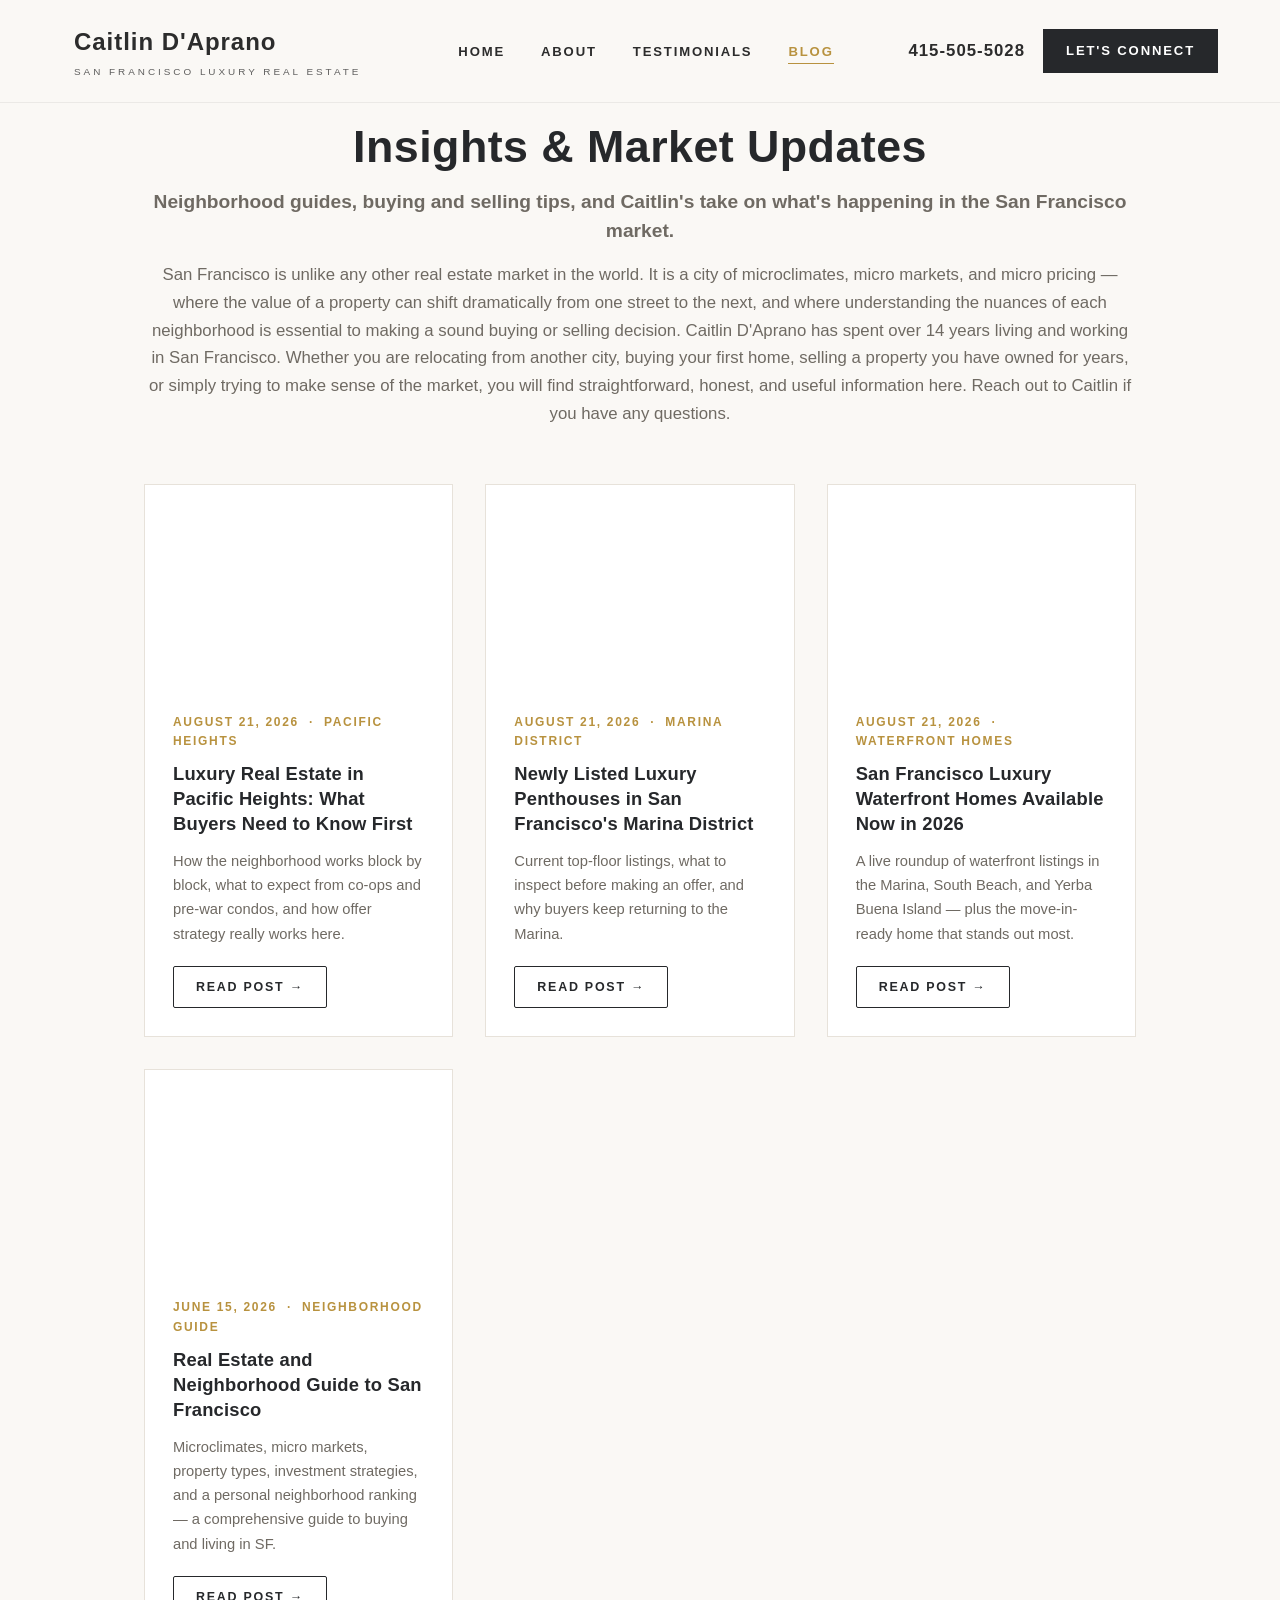
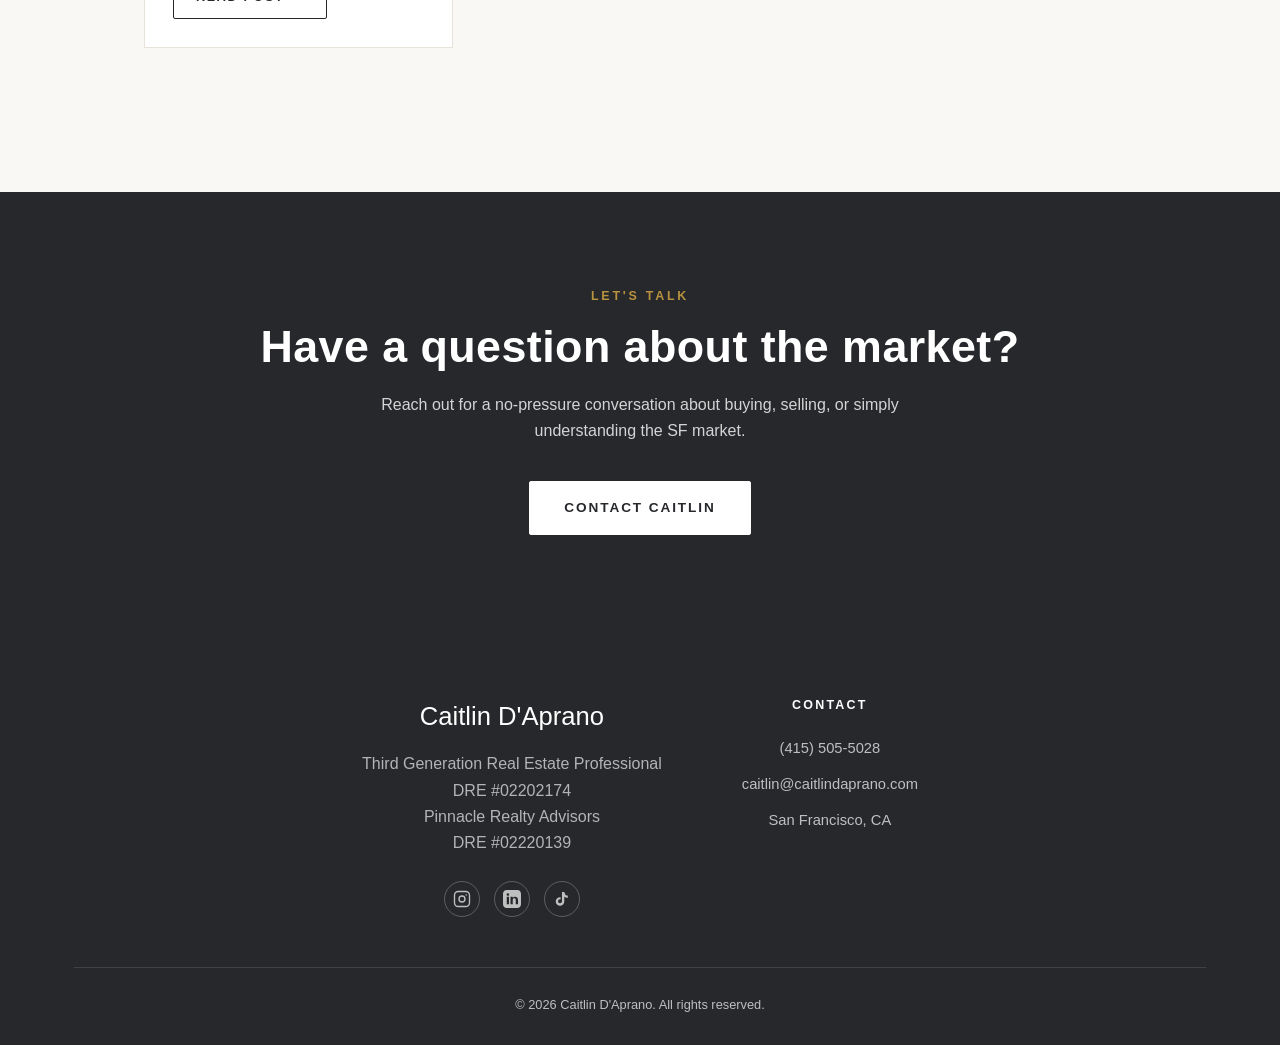
==== commit 13347f57: "Add files via upload" ====
--- a/blog/index.html
+++ b/blog/index.html
@@ -51,10 +51,9 @@
   <section style="padding-top: 120px;">
     <div class="container" style="max-width:100%; width:100%; padding-left:144px; padding-right:144px;">
       <div class="section-intro" style="max-width:100%; width:100%;">
-        <span class="eyebrow">San Francisco Real Estate</span>
         <h1 style="font-size: clamp(2rem, 4vw, 2.8rem); line-height: 1.2;">Insights &amp; Market Updates</h1>
         <p style="max-width:100%; font-weight:700; font-size:1.2rem; line-height:1.5;">Neighborhood guides, buying and selling tips, and Caitlin's take on what's happening in the San Francisco market.</p>
-        <p style="margin-top:16px; color:var(--color-muted); max-width:100%; width:100%;">San Francisco is unlike any other real estate market in the world. It is a city of microclimates, micro markets, and micro pricing — where the value of a property can shift dramatically from one street to the next, and where understanding the nuances of each neighborhood is essential to making a sound buying or selling decision. Caitlin D'Aprano has spent over 14 years living and working in San Francisco, and she writes from genuine experience rather than from a script. Whether you are relocating from another city, buying your first home, selling a property you have owned for years, or simply trying to make sense of the market, you will find straightforward, honest, and useful information here. Reach out to Caitlin if you have any questions.</p>
+        <p style="margin-top:16px; color:var(--color-muted); max-width:100%; width:100%;">San Francisco is unlike any other real estate market in the world. It is a city of microclimates, micro markets, and micro pricing — where the value of a property can shift dramatically from one street to the next, and where understanding the nuances of each neighborhood is essential to making a sound buying or selling decision. Caitlin D'Aprano has spent over 14 years living and working in San Francisco. Whether you are relocating from another city, buying your first home, selling a property you have owned for years, or simply trying to make sense of the market, you will find straightforward, honest, and useful information here. Reach out to Caitlin if you have any questions.</p>
       </div>
 
       <!-- Blog post list — add a post card here for each new post you publish -->
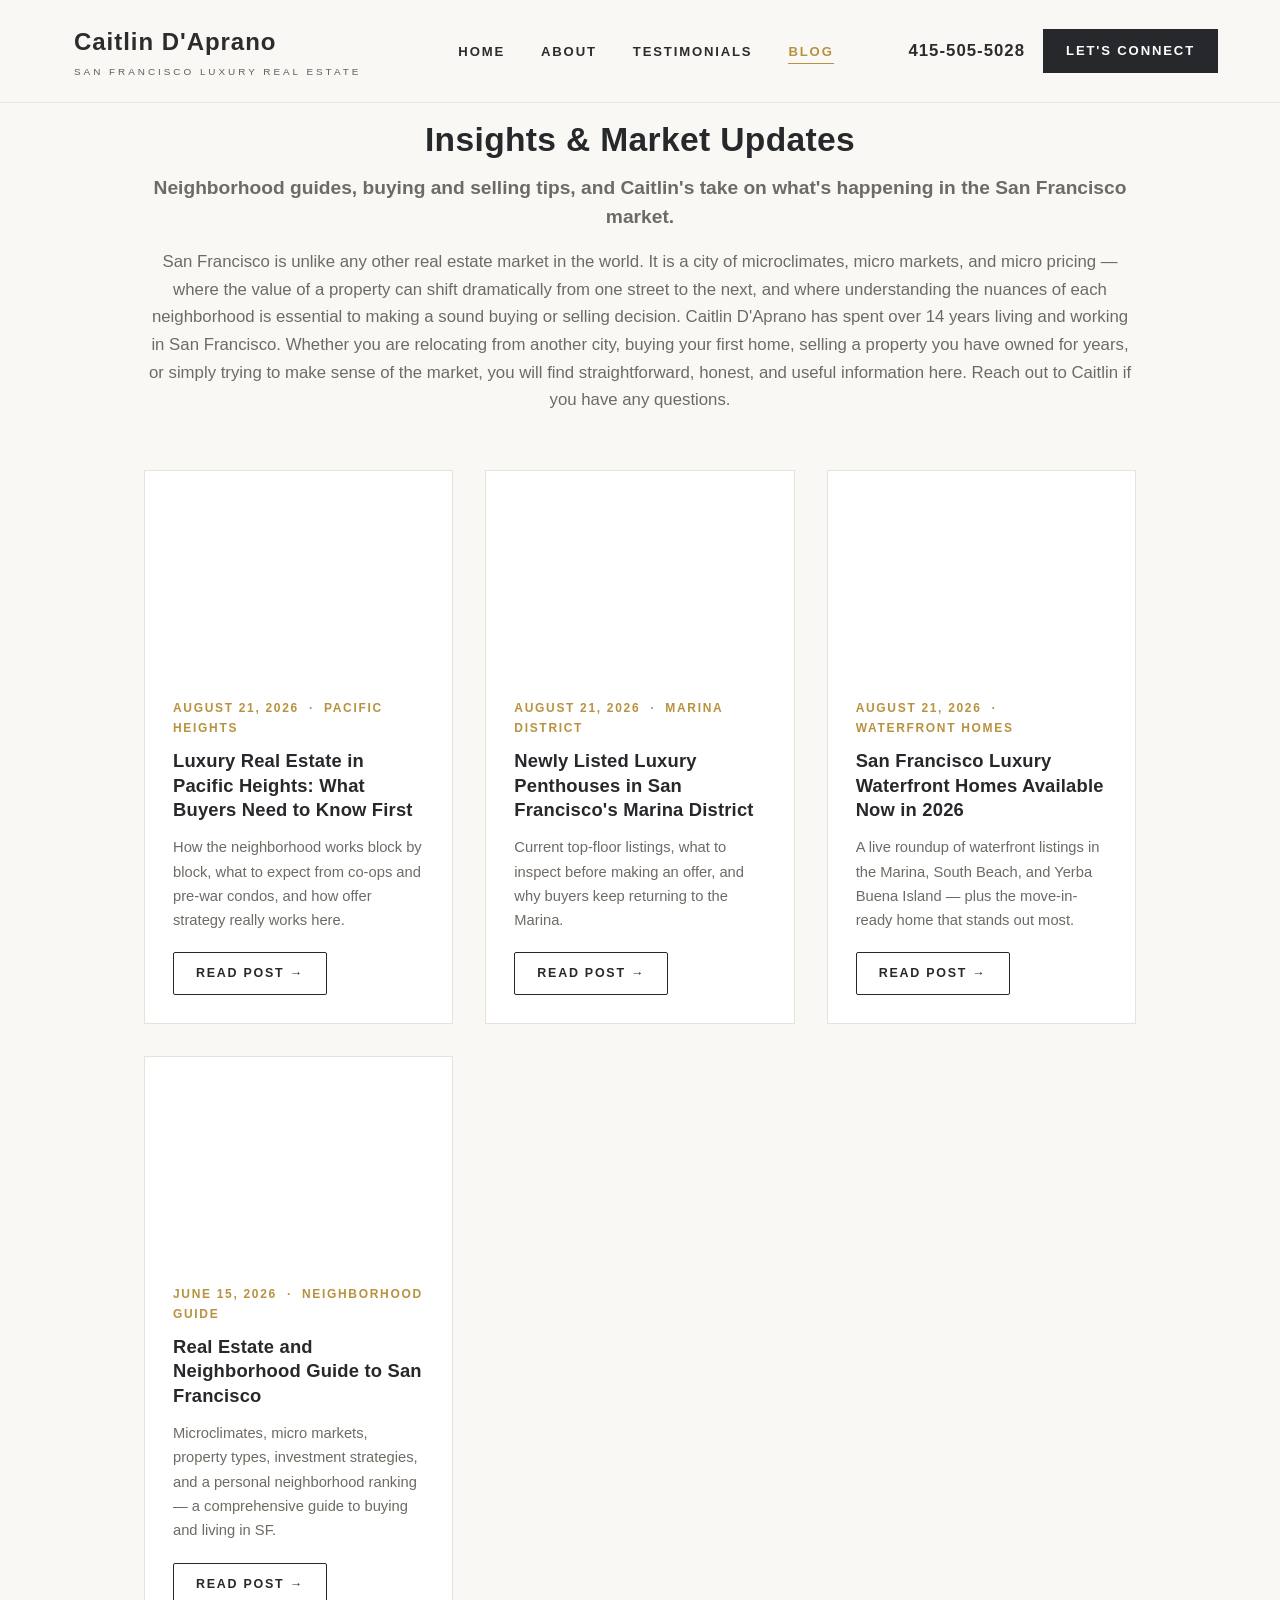
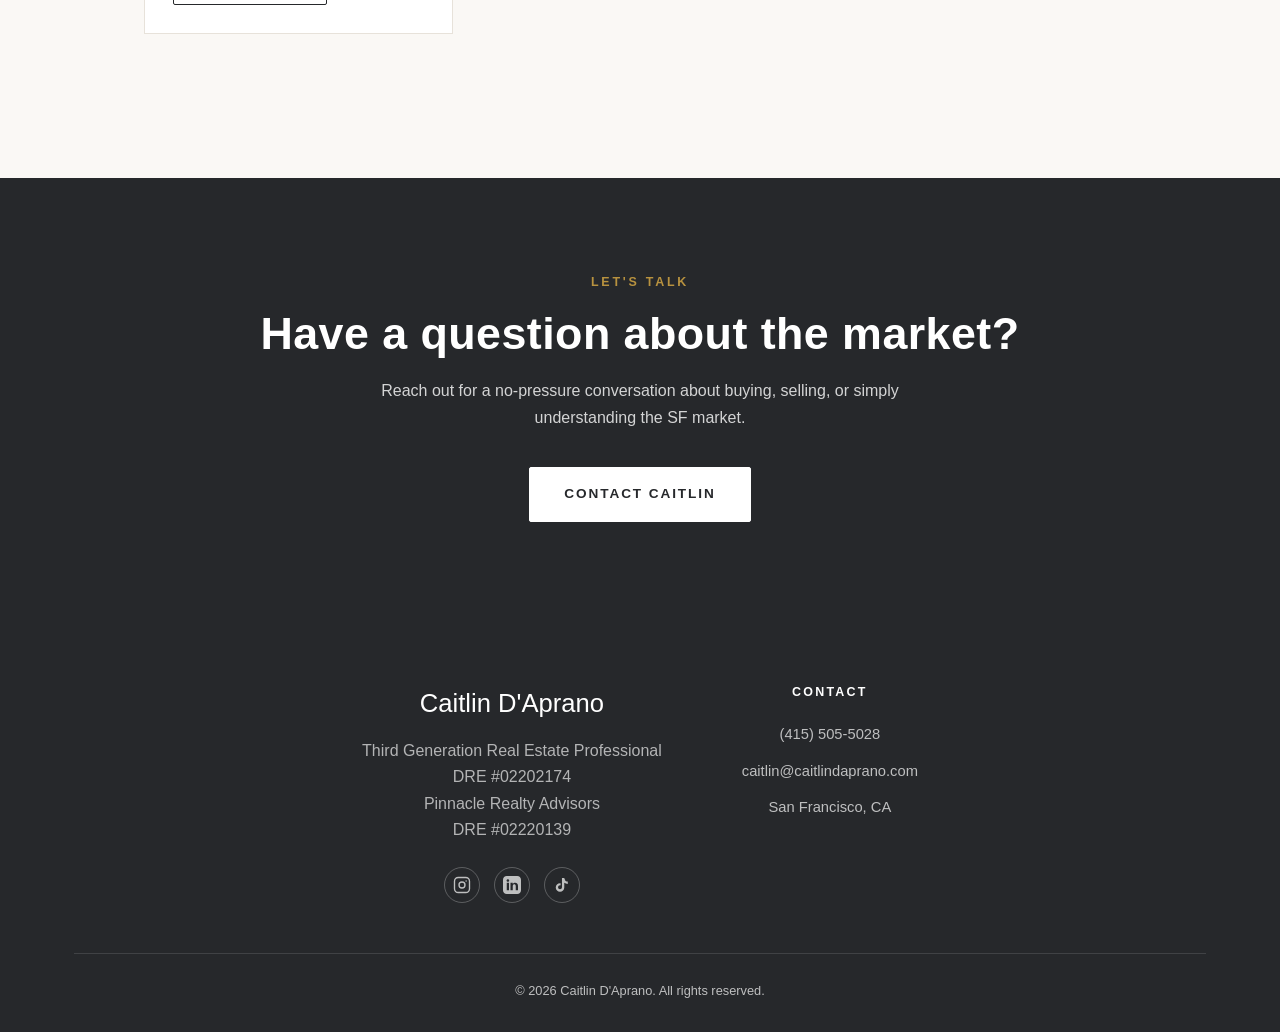
==== commit 590996ea: "Add files via upload" ====
--- a/blog/index.html
+++ b/blog/index.html
@@ -51,7 +51,7 @@
   <section style="padding-top: 120px;">
     <div class="container" style="max-width:100%; width:100%; padding-left:144px; padding-right:144px;">
       <div class="section-intro" style="max-width:100%; width:100%;">
-        <h1 style="font-size: clamp(2rem, 4vw, 2.8rem); line-height: 1.2;">Insights &amp; Market Updates</h1>
+        <h1 style="font-size: clamp(1.6rem, 3vw, 2.1rem); line-height: 1.2;">Insights &amp; Market Updates</h1>
         <p style="max-width:100%; font-weight:700; font-size:1.2rem; line-height:1.5;">Neighborhood guides, buying and selling tips, and Caitlin's take on what's happening in the San Francisco market.</p>
         <p style="margin-top:16px; color:var(--color-muted); max-width:100%; width:100%;">San Francisco is unlike any other real estate market in the world. It is a city of microclimates, micro markets, and micro pricing — where the value of a property can shift dramatically from one street to the next, and where understanding the nuances of each neighborhood is essential to making a sound buying or selling decision. Caitlin D'Aprano has spent over 14 years living and working in San Francisco. Whether you are relocating from another city, buying your first home, selling a property you have owned for years, or simply trying to make sense of the market, you will find straightforward, honest, and useful information here. Reach out to Caitlin if you have any questions.</p>
       </div>
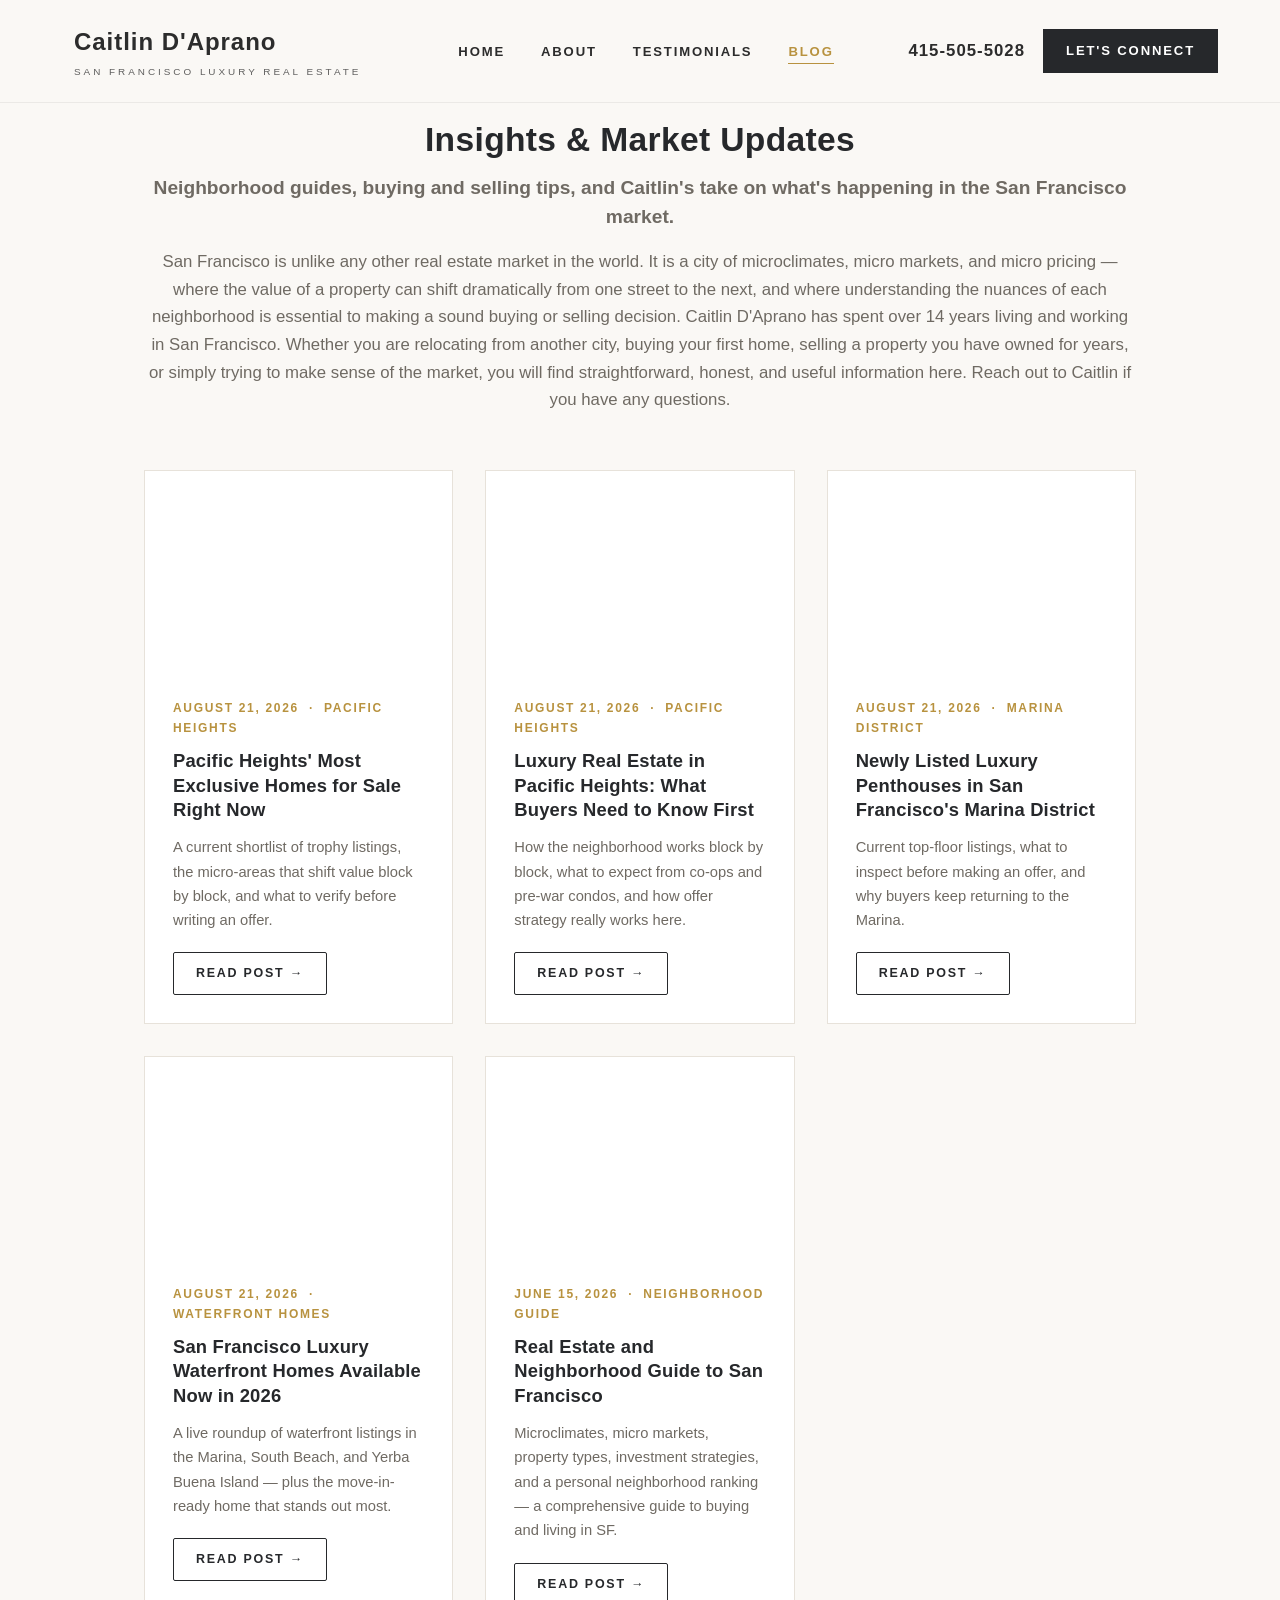
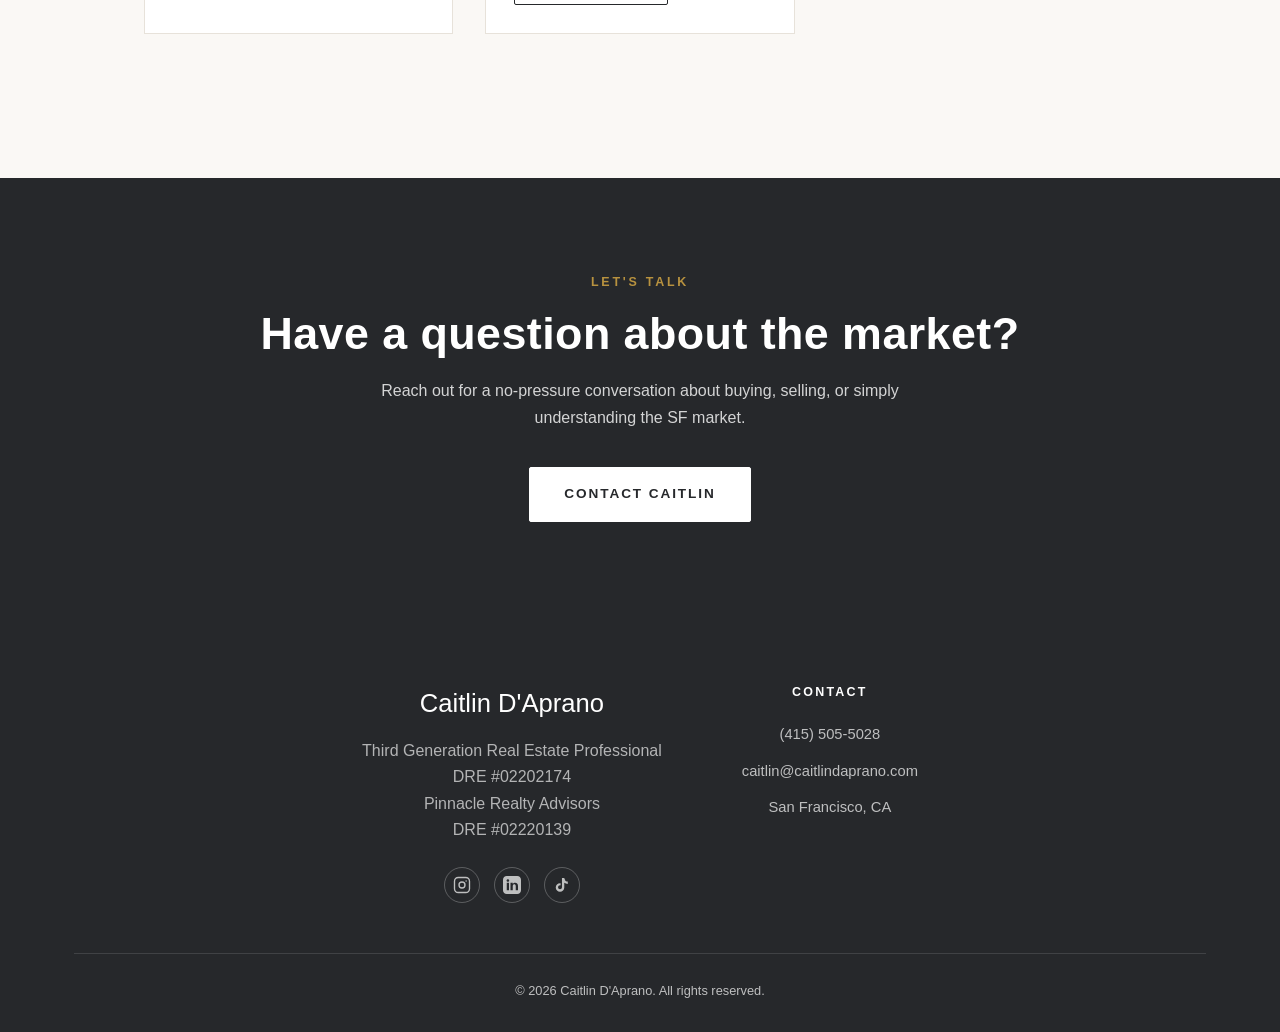
==== commit 96ef9fef: "Add files via upload" ====
--- a/blog/index.html
+++ b/blog/index.html
@@ -58,6 +58,18 @@
 
       <!-- Blog post list — add a post card here for each new post you publish -->
       <div class="grid-3" style="margin-top: 48px;">
+
+        <!-- POST CARD -->
+        <article class="card" style="padding: 0; overflow: hidden;">
+          <div style="height: 200px; background: url('https://images.unsplash.com/photo-1678566750893-29e316ea1120?auto=format&fit=crop&w=800&q=80') center/cover;"></div>
+          <div style="padding: 28px;">
+            <p style="font-size:0.75rem; letter-spacing:0.14em; text-transform:uppercase; color:var(--color-gold); font-weight:600; margin-bottom:10px;">August 21, 2026 &nbsp;·&nbsp; Pacific Heights</p>
+            <h3 style="font-size:1.15rem; line-height:1.35;">Pacific Heights' Most Exclusive Homes for Sale Right Now</h3>
+            <p style="margin-top:12px; color:var(--color-muted); font-size:0.92rem;">A current shortlist of trophy listings, the micro-areas that shift value block by block, and what to verify before writing an offer.</p>
+            <a href="pacific-heights-exclusive-homes-for-sale.html" class="btn btn-outline" style="margin-top:20px; padding:10px 22px; font-size:0.78rem;">Read Post →</a>
+          </div>
+        </article>
+        <!-- END POST CARD -->
 
         <!-- POST CARD -->
         <article class="card" style="padding: 0; overflow: hidden;">
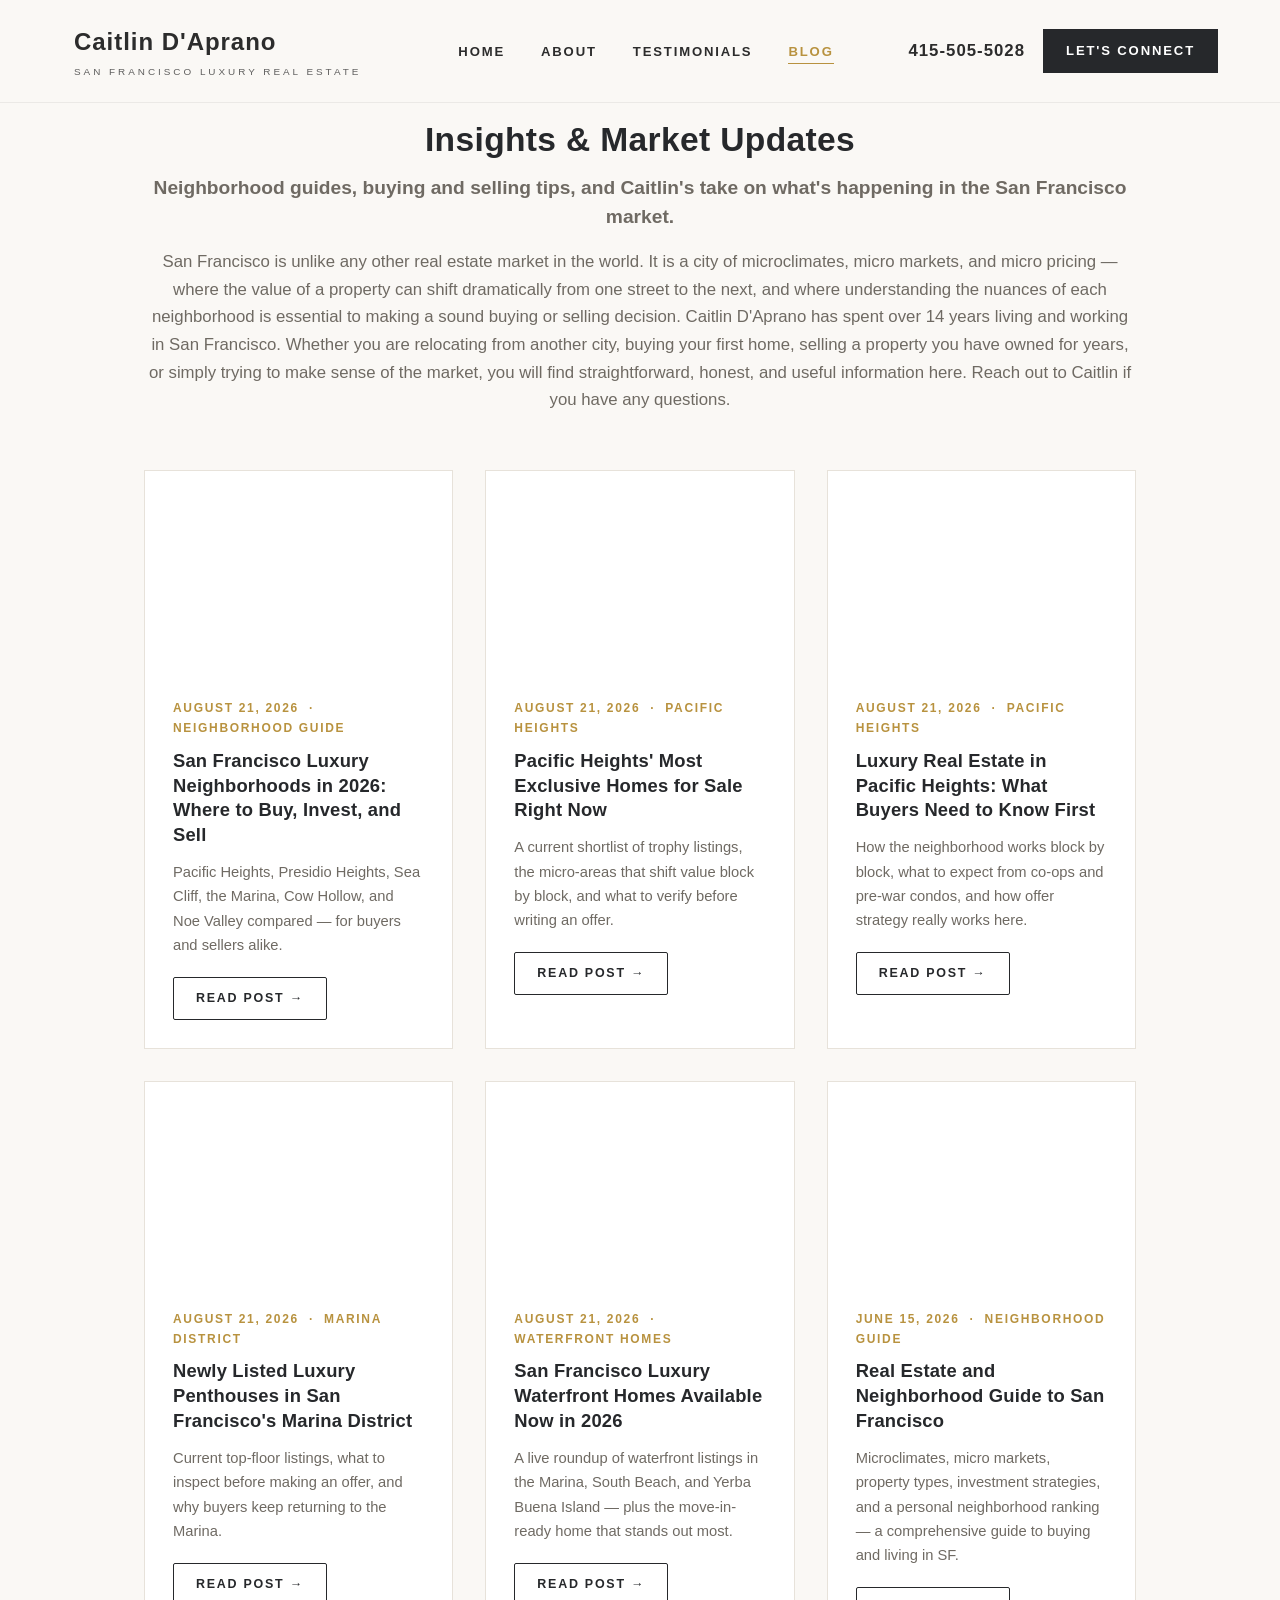
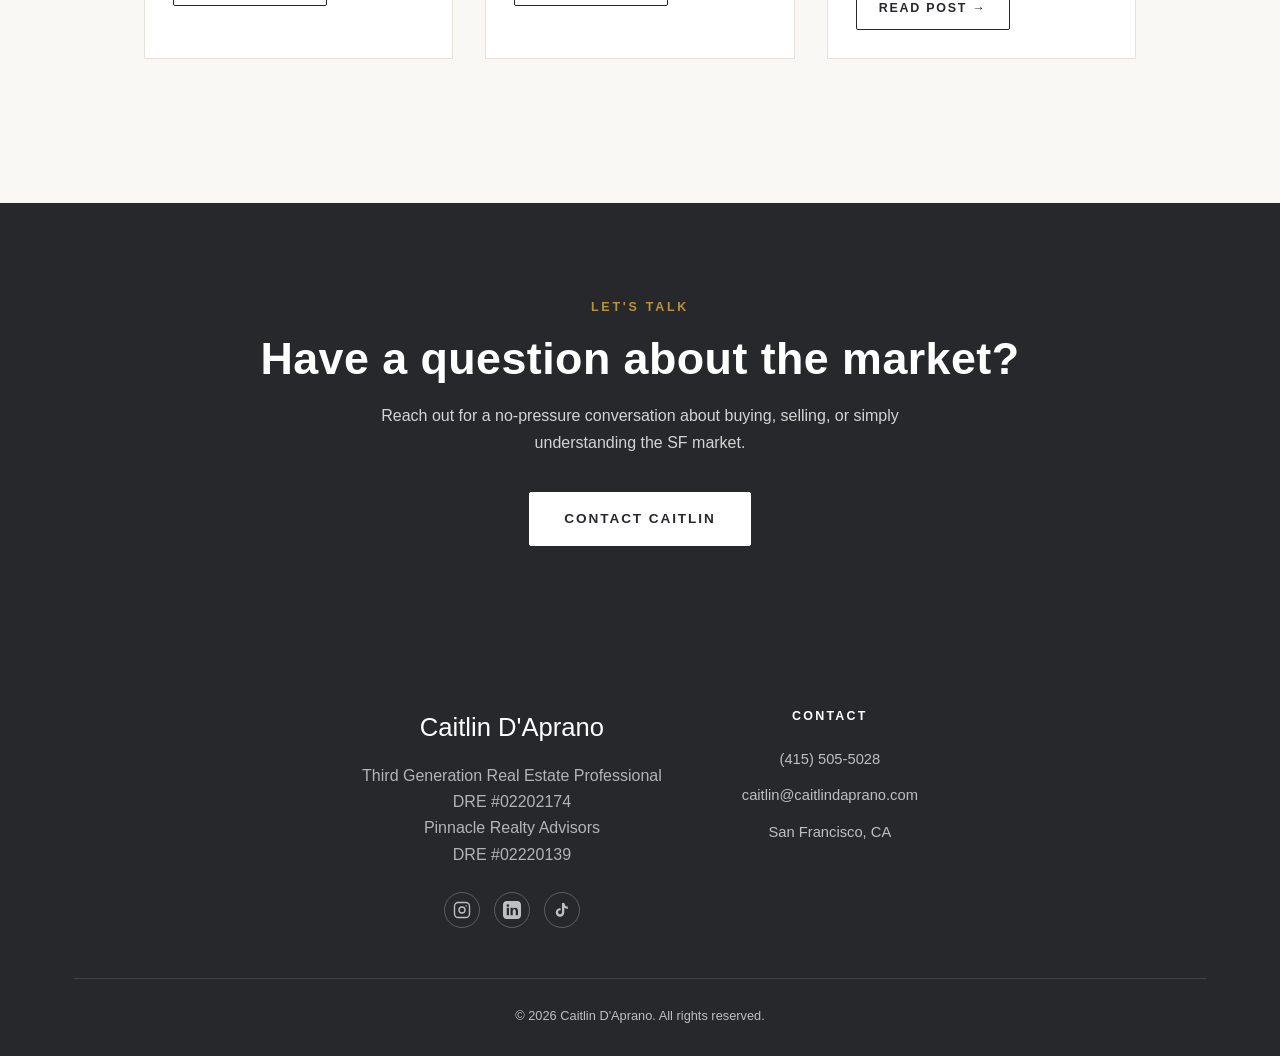
==== commit c430ad7b: "Add files via upload" ====
--- a/blog/index.html
+++ b/blog/index.html
@@ -58,6 +58,18 @@
 
       <!-- Blog post list — add a post card here for each new post you publish -->
       <div class="grid-3" style="margin-top: 48px;">
+
+        <!-- POST CARD -->
+        <article class="card" style="padding: 0; overflow: hidden;">
+          <div style="height: 200px; background: url('https://images.unsplash.com/photo-1527905876394-1e5115891cba?auto=format&fit=crop&w=800&q=80') center/cover;"></div>
+          <div style="padding: 28px;">
+            <p style="font-size:0.75rem; letter-spacing:0.14em; text-transform:uppercase; color:var(--color-gold); font-weight:600; margin-bottom:10px;">August 21, 2026 &nbsp;·&nbsp; Neighborhood Guide</p>
+            <h3 style="font-size:1.15rem; line-height:1.35;">San Francisco Luxury Neighborhoods in 2026: Where to Buy, Invest, and Sell</h3>
+            <p style="margin-top:12px; color:var(--color-muted); font-size:0.92rem;">Pacific Heights, Presidio Heights, Sea Cliff, the Marina, Cow Hollow, and Noe Valley compared — for buyers and sellers alike.</p>
+            <a href="san-francisco-luxury-neighborhoods-2026.html" class="btn btn-outline" style="margin-top:20px; padding:10px 22px; font-size:0.78rem;">Read Post →</a>
+          </div>
+        </article>
+        <!-- END POST CARD -->
 
         <!-- POST CARD -->
         <article class="card" style="padding: 0; overflow: hidden;">
